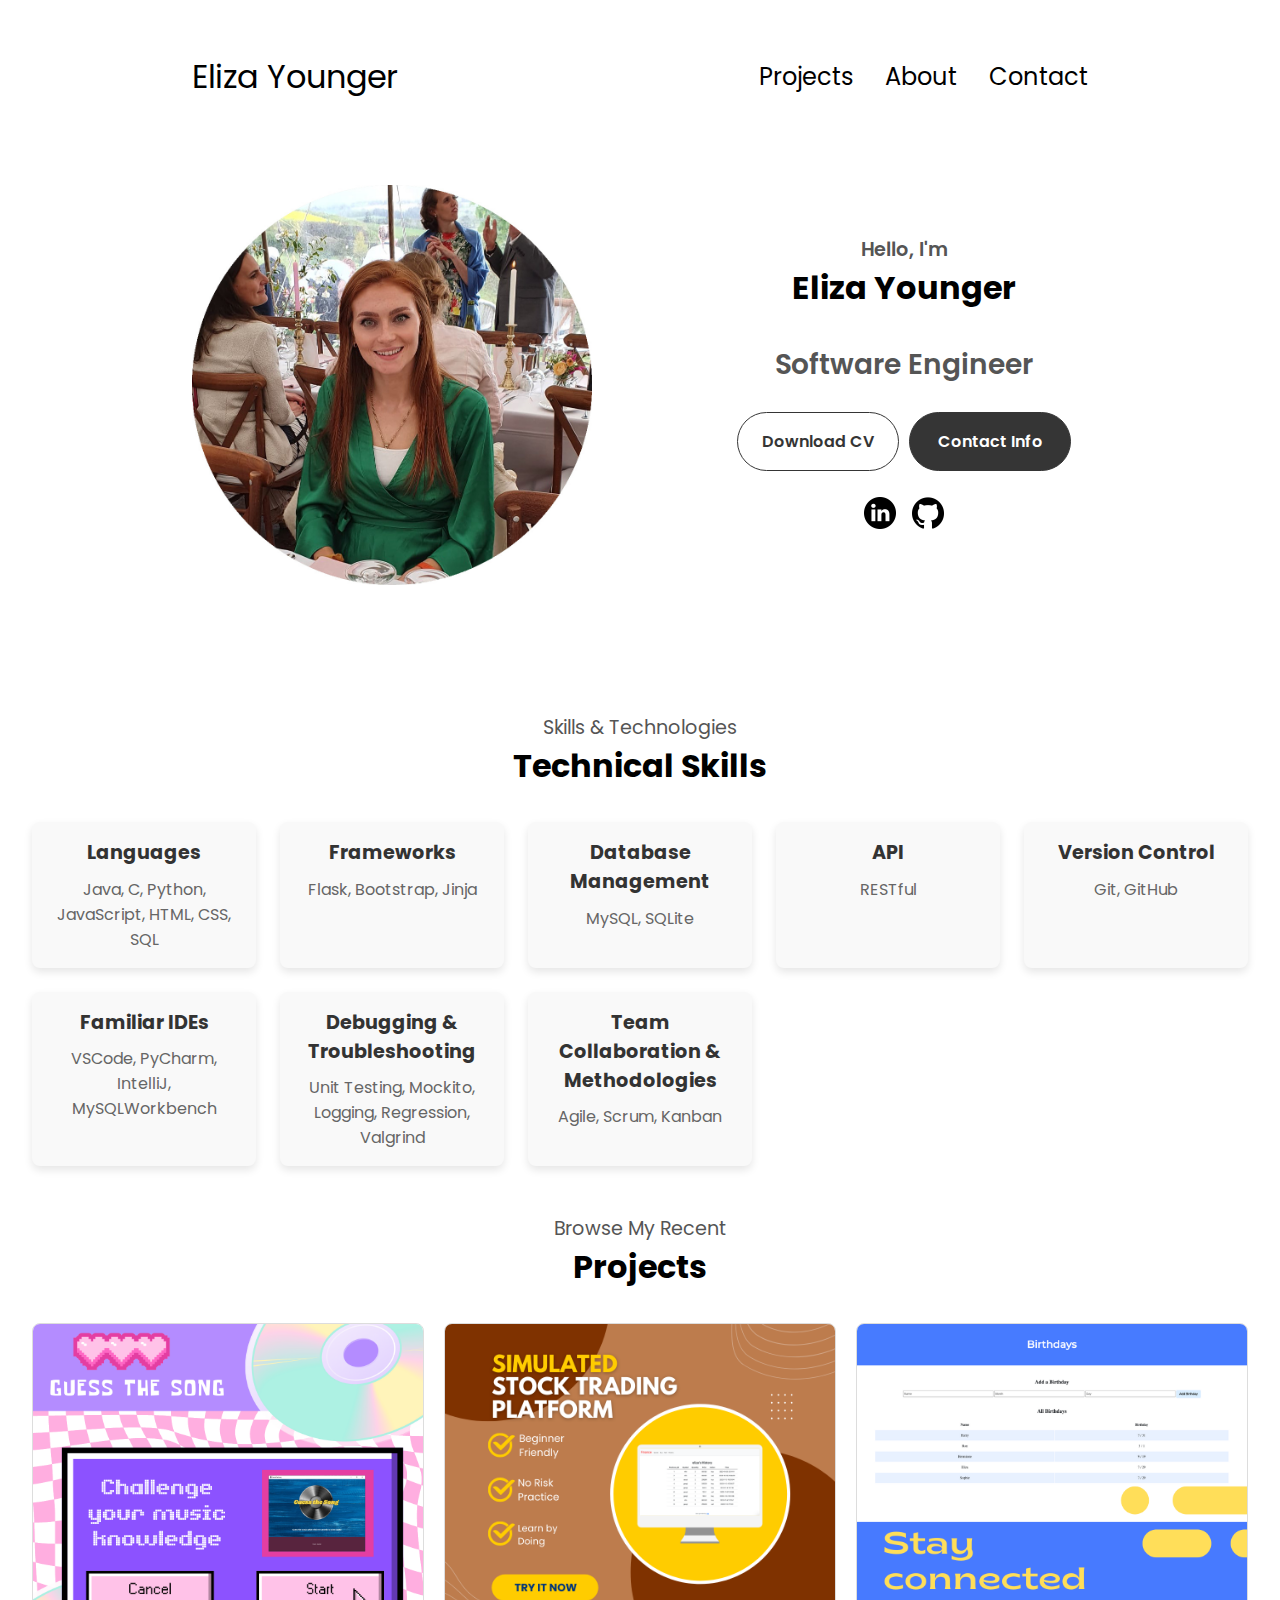
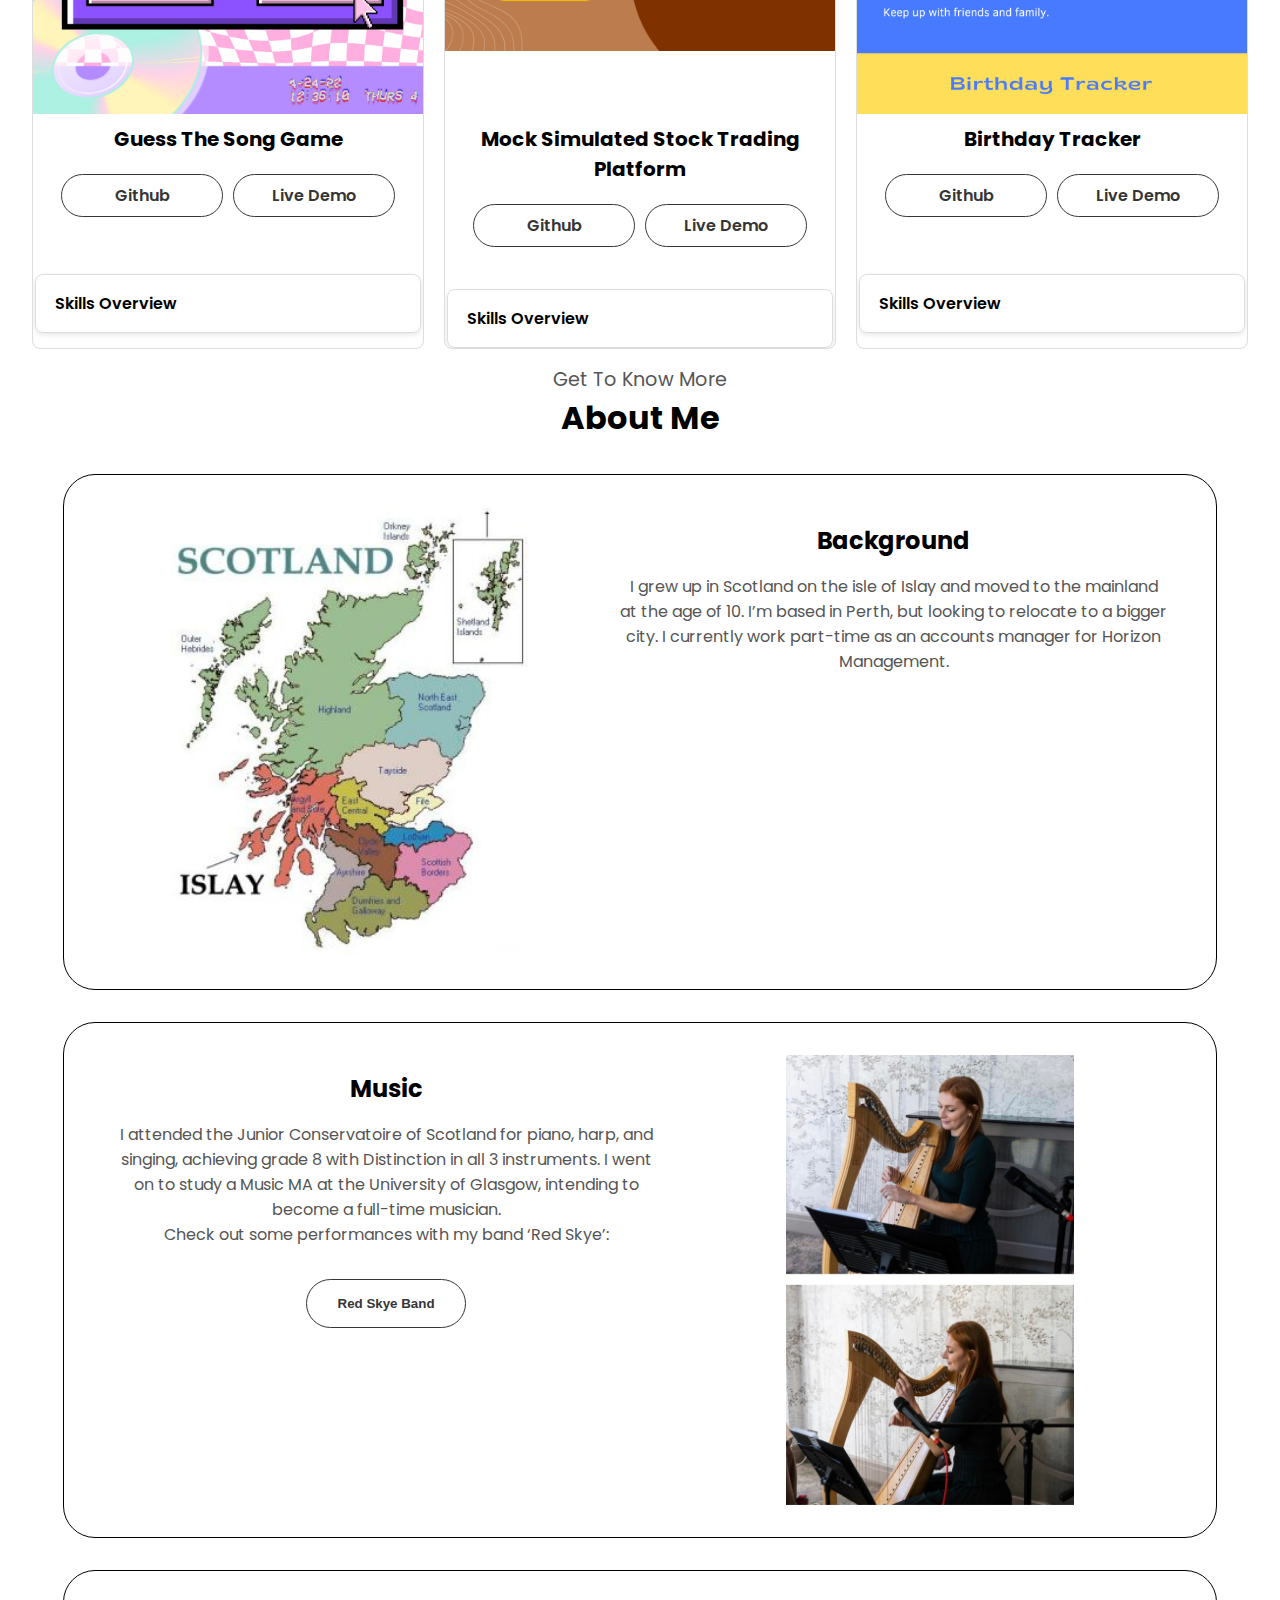
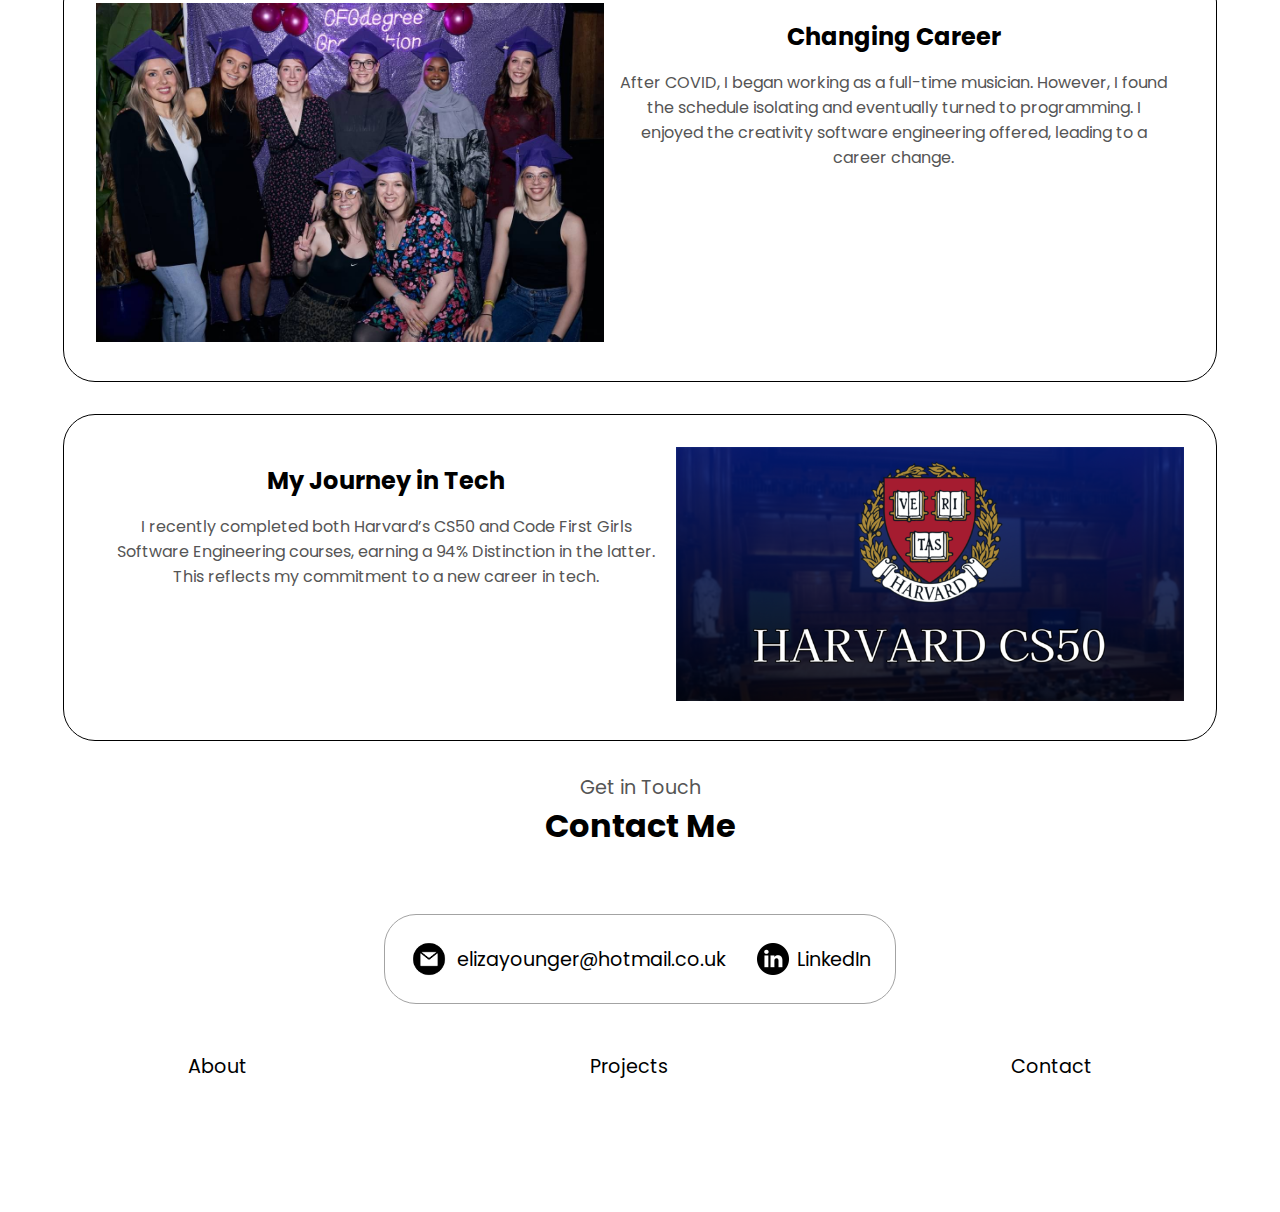
==== index.html @ 0e8b181f "skills section added and hover states applied to footer links" ====
<!DOCTYPE html>
<html lang="en">
  <head>
    <meta charset="UTF-8" />
    <meta http-equiv="X-UA-Compatible" content="IE=edge" />
    <meta name="viewport" content="width=device-width, initial-scale=1.0" />
    <title>Eliza Younger Website</title>
    <link rel="stylesheet" href="style.css" />
    <link rel="stylesheet" href="mediaqueries.css" />
    <script src="script.js" defer></script>
  </head>
  <body>
    <nav id="hamburger-nav" onclick="toggleMenu()"> <!-- nav block -->
      <section id="hamburger-nav-container"> <!-- nav square -->
        <div class="icon-container"><i class="close-icon" onclick="toggleMenu()"></i></div>
        <div class="hamburger-menu"> <!-- elements -->
          <ul class="menu-links">
            <li><a href="#projects" onclick="toggleMenu()">Projects</a></li>
            <li><a href="#about" onclick="toggleMenu()">About</a></li>
            <li><a href="#contact" onclick="toggleMenu()">Contact</a></li>
          </ul>
        </div>
      </section>
    </nav>
    <nav id="desktop-nav">
      <div class="logo">Eliza Younger</div>
      <div class="nav-links-container">
        <ul class="nav-links">
          <li><a href="#projects">Projects</a></li>
          <li><a href="#about">About</a></li>
          <li><a href="#contact">Contact</a></li>
        </ul>
      </div>
      <i class="menu-icon" onclick="toggleMenu()"></i>
    </nav>
    <section id="profile" aria-labelledby="profile-title">
      <div class="profile__pic-container">
        <img src="./assets/images/profile-pic.JPEG" alt="Eliza Younger profile picture" id="profile-pic" />
      </div>

      <div class="section__text">
        <p class="section__text__p1">Hello, I'm</p>
        <h1 class="title" id="profile-title">Eliza Younger</h1>
        <p class="section__text__p2">Software Engineer</p>
        <div class="btn-container">
          <a class="btn btn-color-2" href="./assets/Eliza Younger CV.pdf" download>
            Download CV
          </a>
          <a class="btn btn-color-1" href="./#contact">
            Contact Info
          </a>
        </div>
        <div id="socials-container" role="navigation" aria-label="Social Media Links">
          <a href="https://www.linkedin.com/in/eliza-y-73928283/" target="_blank" rel="noopener noreferrer">
            <img src="./assets/icons/linkedin.png" alt="My LinkedIn profile" class="icon" />
          </a>
          <a href="https://github.com/elizayounger" target="_blank" rel="noopener noreferrer">
            <img src="./assets/icons/github.png" alt="My GitHub profile" class="icon" />
          </a>
        </div>
      </div>
      
    </section>
    <section id="skills">
      <p class="section__text__p1">Skills & Technologies</p>
      <h1 class="title">Technical Skills</h1>
    
      <div class="skills-grid">
        <div class="skills-category">
          <h2>Languages</h2>
          <p>Java, C, Python, JavaScript, HTML, CSS, SQL</p>
        </div>
        <div class="skills-category">
          <h2>Frameworks</h2>
          <p>Flask, Bootstrap, Jinja</p>
        </div>
        <div class="skills-category">
          <h2>Database Management</h2>
          <p>MySQL, SQLite</p>
        </div>
        <div class="skills-category">
          <h2>API</h2>
          <p>RESTful</p>
        </div>
        <div class="skills-category">
          <h2>Version Control</h2>
          <p>Git, GitHub</p>
        </div>
        <div class="skills-category">
          <h2>Familiar IDEs</h2>
          <p>VSCode, PyCharm, IntelliJ, MySQLWorkbench</p>
        </div>
        <div class="skills-category">
          <h2>Debugging & Troubleshooting</h2>
          <p>Unit Testing, Mockito, Logging, Regression, Valgrind</p>
        </div>
        <div class="skills-category">
          <h2>Team Collaboration & Methodologies</h2>
          <p>Agile, Scrum, Kanban</p>
        </div>
      </div>
    </section>
    
    <section id="projects"> 
      <header> <!-- HEADER -->
        <p class="section__text__p1">Browse My Recent</p>
        <h1 class="title">Projects</h1>
      </header>
      
      <div class="projects-container">

        <article class="project"> <!-- PROJECT 1 -->
          <figure class="project-image-container">
            <img src="./assets/images/projects-game.png" alt="Screenshot of Kivy Game App" class="project-img" />
          </figure>
          <h2 class="experience-sub-title project-title">Guess The Song Game</h2>
          <footer class="btn-container">
            <a href="https://github.com/elizayounger/GuessTheSongGame" target="_blank" rel="noopener noreferrer" class="btn btn-color-2 project-btn">Github</a>
            <a href="underConstruction.html" class="btn btn-color-2 project-btn">Live Demo</a>
          </footer>
          <div class="expandable-section">
            <div class="header toggle" onclick="toggleSkillsOverview()">
                <span class="header-text btn">Skills Overview</span>
            </div>
            <div class="grid-container grid" style="display: none">
              <div class="grid-item left">Languages</div>
              <div class="grid-item right">Python</div>
      
              <div class="grid-item left">Frameworks</div>
              <div class="grid-item right">Kivy</div>
      
              <div class="grid-item left">Database Management</div>
              <div class="grid-item right">Flatfile DB</div>
      
              <div class="grid-item left">Debugging & Troubleshooting</div>
              <div class="grid-item right">Unit Testing</div>
      
              <div class="grid-item left">Team Collaboration & Methods</div>
              <div class="grid-item right">Agile, Scrum</div>

              <div class="grid-item left">Version Control</div>
              <div class="grid-item right">Git, GitHub</div>
            </div>
        </div>
        </article>

        <article class="project"> <!-- PROJECT 2 -->
          <figure class="project-image-container">
            <img src="./assets/images/projects-stock.png" alt="Screenshot of Mock Simulated Stock Trading Platform" class="project-img" />
          </figure>
          <h2 class="experience-sub-title project-title">Mock Simulated Stock Trading Platform</h2>
          <footer class="btn-container">
            <a href="https://github.com/elizayounger/MockStocks-Simulated-Stock-Trading-Platform" target="_blank" rel="noopener noreferrer" class="btn btn-color-2 project-btn">Github</a>
            <a href="underConstruction.html" class="btn btn-color-2 project-btn">Live Demo</a>
          </footer>
          <div class="expandable-section">
            <div class="header toggle" onclick="toggleSkillsOverview()">
                <span class="header-text btn">Skills Overview</span>
            </div>
            <div class="grid-container grid" style="display: none">
              <div class="grid-item left">Languages</div>
              <div class="grid-item right">Python, HTML, CSS</div>
      
              <div class="grid-item left">Frameworks</div>
              <div class="grid-item right">Flask</div>
      
              <div class="grid-item left">Database Management</div>
              <div class="grid-item right">SQL</div>

              <div class="grid-item left">Version Control</div>
              <div class="grid-item right">Git, GitHub</div>
            </div>
        </div>
        </article>

        <article class="project"> <!-- PROJECT 3 -->
          <figure class="project-image-container">
            <img src="./assets/images/projects-birthday.png" alt="Screenshot of Birthday Tracker" class="project-img" />
          </figure>
          <h2 class="experience-sub-title project-title">Birthday Tracker</h2>
          <footer class="btn-container">
            <a href="https://github.com/elizayounger/birthday_website" target="_blank" rel="noopener noreferrer" class="btn btn-color-2 project-btn">Github</a>
            <a href="underConstruction.html" class="btn btn-color-2 project-btn">Live Demo</a>
          </footer>
          <div class="expandable-section">
            <div class="header toggle" onclick="toggleSkillsOverview()">
                <span class="header-text btn">Skills Overview</span>
            </div>
            <div class="grid-container grid" style="display: none">
              <div class="grid-item left">Languages</div>
              <div class="grid-item right">Python, HTML, CSS</div>
      
              <div class="grid-item left">Frameworks</div>
              <div class="grid-item right">Flask</div>
      
              <div class="grid-item left">Database Management</div>
              <div class="grid-item right">SQL</div>

              <div class="grid-item left">Version Control</div>
              <div class="grid-item right">Git, GitHub</div>
            </div>
        </div>
        </article>
      </div>
      <img src="./assets/icons/arrow.png" alt="Arrow icon leading to Contact section" class="icon arrow" onclick="location.href='./#contact'" />
    </section>
    <section id="about">
      <header>
          <p class="section__text__p1">Get To Know More</p>
          <h1 class="title">About Me</h1>
      </header>
      
      <!-- Background Section -->
      <article class="about-section my-background even">
          <figure class="section__pic-container">
              <img src="./assets/images/islay.jpeg" alt="Map of Scotland, highlighting Isle of Islay's Location" class="about-pic" />
              <!-- <figcaption>Background Image</figcaption> -->
          </figure>
          <div class="about-details">
              <h2>Background</h2>
              <p>I grew up in Scotland on the isle of Islay and moved to the mainland at the age of 10. I’m based in Perth, but looking to relocate to a bigger city. I currently work part-time as an accounts manager for Horizon Management.</p>
          </div>
      </article>
      
      <!-- Music Section -->
      <article class="about-section music odd">
          <figure class="section__pic-container">
              <img src="./assets/images/about-music-pic.jpg" alt="Eliza Playing Harp" class="about-pic" />
              <!-- <figcaption>Music Image</figcaption> -->
          </figure>
          <div class="about-details">
              <h2>Music</h2>
              <p>I attended the Junior Conservatoire of Scotland for piano, harp, and singing, achieving grade 8 with Distinction in all 3 instruments. I went on to study a Music MA at the University of Glasgow, intending to become a full-time musician.</p>
              <p>Check out some performances with my band ‘Red Skye’:</p>
              <button id="btn-band" class="btn btn-color-2" onclick="window.open('https://www.facebook.com/groups/470470918480715')">Red Skye Band</button>
          </div>
      </article>
      
      <!-- Career Change Section -->
      <article class="about-section career-change even">
          <figure class="section__pic-container">
              <img src="./assets/images/about-change.JPG" alt="Profile picture" class="about-pic" />
              <!-- <figcaption>Career Change Image</figcaption> -->
          </figure>
          <div class="about-details">
              <h2>Changing Career</h2>
              <p>After COVID, I began working as a full-time musician. However, I found the schedule isolating and eventually turned to programming. I enjoyed the creativity software engineering offered, leading to a career change.</p>
          </div>
      </article>
      
      <!-- Journey in Tech Section -->
      <article class="about-section tech-journey odd">
          <figure class="section__pic-container">
              <img src="./assets/images/about-tech-pic.png" alt="Tech journey" class="about-pic" />
              <!-- <figcaption>Tech Journey Image</figcaption> -->
          </figure>
          <div class="about-details">
              <h2>My Journey in Tech</h2>
              <p>I recently completed both Harvard’s CS50 and Code First Girls Software Engineering courses, earning a 94% Distinction in the latter. This reflects my commitment to a new career in tech.</p>
          </div>
      </article>
      
      <!-- Navigation Arrow -->
      <nav>
          <img src="./assets/icons/arrow.png" alt="Arrow icon" class="icon arrow" onclick="location.href='./#experience'" />
      </nav>
    </section>
    <section id="contact">
      <p class="section__text__p1">Get in Touch</p>
      <h1 class="title">Contact Me</h1>
      
      <div class="contact-info-upper-container">
        <div class="contact-info-container">
          <img
            src="./assets/icons/email.png"
            alt="Email icon"
            class="icon contact-icon email-icon"
          />
          <p><a href="mailto:elizayounger@hotmail.co.uk">elizayounger@hotmail.co.uk</a></p>
        </div>
        <div class="contact-info-container">
          <img
            src="./assets/icons/linkedin.png"
            alt="LinkedIn icon"
            class="icon contact-icon"
          />
          <p><a href="https://www.linkedin.com/in/eliza-y-73928283/" target="_blank" rel="noopener noreferrer">LinkedIn</a></p>
        </div>
      </div>
    </section>
    <footer class="page-footer">
      <nav>
        <div class="nav-links-container">
          <ul class="nav-links">
            <li><a href="#about">About</a></li>
            <!-- <li><a href="#experience">Experience</a></li> -->
            <li><a href="#projects">Projects</a></li>
            <li><a href="#contact">Contact</a></li>
          </ul>
        </div>
      </nav>
    </footer>
  </body>
</html>
---- style.css ----
/* GENERAL */

@import url("https://fonts.googleapis.com/css2?family=Poppins:wght@300;400;500;600&display=swap");

* {
  margin: 0;
  padding: 0;
}
body {
  font-family: "Poppins", sans-serif;
}
html {
  scroll-behavior: smooth;
}
p {
  color: rgb(85, 85, 85);
}
header { 
  margin: 1rem 0;
}

/* TRANSITION */

a,
.btn {
  transition: all 300ms ease;
}

/* DESKTOP NAV */
#desktop-nav {
  display: flex; /*flex*/
  justify-content: space-between; /* Better control of spacing */
  align-items: center;
  padding: 0 5vw;
  height: 17vh;
  margin: auto;
}
@media only screen and (min-width: 1024px) {
  #desktop-nav {
    padding: 0 15vw;
  }
}
.logo {
  font-size: 2rem;
}

#desktop-nav .nav-links {
  display: flex;
  gap: 2rem;
  list-style: none;
  font-size: 1.5rem;
  padding: 0;
  margin: 0;
}
.menu-icon {
  display: none;
  width: 3rem; /* Adjust to your preferred size */
  height: 3rem;
  cursor: pointer;
  background: url('./assets/icons/menu.svg') no-repeat center;
  background-size: cover;
}
@media only screen and (max-width: 850px) {
  #desktop-nav .nav-links {
    font-size: 2.8vw;
  }
}
@media only screen and (max-width: 775px) {
  #desktop-nav .nav-links-container {
    display: none;
  }
  .menu-icon {
    display: inline-block;
  }
}

#desktop-nav .nav-links a {
  color: black;
  text-decoration: none;
  transition: color 0.3s, text-decoration 0.3s;
}

#desktop-nav .nav-links a:hover,
#desktop-nav .nav-links a:focus {
  color: grey;
  text-decoration: underline;
  text-underline-offset: 4px;
  text-decoration-color: rgb(181, 181, 181);
  outline: none; /* Prevents default outline */
}

#desktop-nav .logo:hover {
  cursor: default;
}

/* -------------- HAMBURGER MENU -------------- */

@media only screen and (min-width: 775px) {
  #hamburger-nav {
    display: none !important;
  }
}
/* Initial state: hide hamburger nav */
#hamburger-nav {
  display: none;
}
/* Show when 'open' class is added */
#hamburger-nav.open {
  display: block;
  position: absolute;
  z-index: 1;
  height: 100vh;
  width: 100vw;
  /* background-color: rgba(0, 0, 0, 0.5); */
}
#hamburger-nav-container {
  float: right;
  padding: 2rem 1.5rem;
  border-radius: 0.5rem;
  background-color: white;
  border: 1px solid rgb(53,53,53);
}
.icon-container {
  display: block;
  height: 3rem;
}
.close-icon {
  display: block;
  float: right;
  width: 3rem; /* Adjust to your preferred size */
  height: 3rem;
  cursor: pointer;
  background: url('./assets/icons/close.svg') no-repeat center;
  background-size: cover;
}
.menu-links {
  position: block;
  top: 100%;
  right: 0;
  width: fit-content;
  overflow: hidden;
  transition: all 0.3 ease-in-out;
}
.menu-links a { /* link-button styling */
  display: block; 
  font-size: 1.5rem;
  width: 13rem;
  color: black;
  text-decoration: none;
  line-height: 3rem;
  transition: all 0.3 ease-in-out;
}
@media only screen and (max-width: 425px) {
  #hamburger-nav-container {
    margin: auto;
  }
  .menu-links a {
    width: 89vw;
  }
}
.menu-links li {
  list-style: none;
}

/* -------------- SECTIONS -------------- */

section {
  box-sizing: border-box;
  min-height: fit-content;
}

.section-container {
  display: flex;
  padding-top: 1.5rem;
  padding-bottom: 1.5rem;
}

/* PROFILE SECTION */

#profile {
  display: flex;
  flex-wrap: wrap;
  justify-content: center;
  padding-bottom: 4rem;
  padding: 0 10vw 4rem;
}
.profile__pic-container {
  display: flex;
  flex: 1 1 calc(50% - 20px);
  margin: 2rem auto;
  padding: 0 1rem;
  justify-content: center;
  align-items: top;
}
#about-music-pic, #profile-pic {
  height: 25rem;
  width: auto;
}
@media only screen and (max-width: 480px) {
  #profile-pic {
    height: 20rem;
  }
}
.section__text {
  flex: 1 1 calc(50% - 20px);
  align-self: center;
  text-align: center;
}
.section__text p {
  font-weight: 600;
}
.section__text__p1 {
  text-align: center;
}
.section__text__p2 {
  font-size: 1.75rem;
  margin-bottom: 1rem;
}
.title {
  font-size: 3rem;
  text-align: center;
}
#socials-container {
  display: flex;
  justify-content: center;
  margin-top: 1rem;
  gap: 1rem;
}

/* ICONS */

.icon {
  cursor: pointer;
  height: 2rem;
}
.arrow {
  position: absolute;
  top: 2rem; /* Adjust the distance from the top as needed */
  right: -5rem; /* Adjust the distance from the right as needed */
  z-index: 1; /* Ensure the arrow is above other content */
}

/* BUTTONS */

.btn-container {
  display: flex;
  justify-content: center;
  gap: 1rem;
}
.btn {
  font-weight: 600;
  transition: all 300ms ease;
  padding: 1rem;
  width: 8rem;
  /* width: 8rem; */
  border-radius: 2rem;
  text-decoration: none;
}
.btn-color-1,
.btn-color-2 {
  border: rgb(53, 53, 53) 0.1rem solid;
}
.btn-color-1:hover,
.btn-color-2:hover {
  cursor: pointer;
}
.btn-color-1,
.btn-color-2:hover {
  background: rgb(53, 53, 53);
  color: white;
}
.btn-color-1:hover {
  background: rgb(0, 0, 0);
}
.btn-color-2 {
  background: none;
  color: rgb(53, 53, 53);
}
.btn-color-2:hover {
  border: rgb(255, 255, 255) 0.1rem solid;
}
.btn-container {
  gap: 1rem;
}
#btn-band {
  width: 10rem;
}

/* ABOUT SECTION */

#about article {
  display: flex;
  /* flex-wrap: wrap; */
  width: 85vw;
  margin: 2rem auto;
  border: 0.5px solid black;
  border-radius: 2rem;
  padding: 2rem;
  max-height: 50vh;
}
article.odd { /*flip alternate articles*/
  flex-direction: row-reverse;
}
article.even div { /*alternate articles*/
  padding-left: 2rem;
}
article.about-section figure { /*picture container*/
  flex: 1 1 calc(23.33% - 20px); /* Start with 3 columns */
  overflow: hidden;
}
.about-pic {
  width: 100%;     /* Fills the container width */
  height: auto;    /* Maintains aspect ratio */
  max-width: 100%; /* Ensures it doesn't exceed container boundaries */
  max-height: 100%;
  object-fit: contain;
}
article.about-section div {
  display: flex;
  flex-direction: column;
  flex: 2;
  text-align: center;
  padding: 1rem;
  align-items: center;
}
article.about-section div h2 {
  padding-bottom: 1rem;
}
article.about-section div button {
  margin: 2rem;
}

/* -----------SKILLS SECTION----------- */

#skills {
  padding: 2em;
  text-align: center;
}

.section__text__p1 {
  font-size: 1.2em;
  color: #555;
}

.title {
  font-size: 2em;
  margin-bottom: 1em;
}

.skills-grid {
  display: grid;
  gap: 1.5em;
  grid-template-columns: repeat(auto-fit, minmax(200px, 1fr));
}

.skills-category {
  background-color: #f9f9f9;
  padding: 1em;
  border-radius: 8px;
  box-shadow: 0 4px 8px rgba(0, 0, 0, 0.1);
}

.skills-category h2 {
  font-size: 1.2em;
  color: #333;
  margin-bottom: 0.5em;
}

.skills-category p {
  font-size: 1em;
  color: #666;
}


/* -----------PROJECTS SECTION----------- */

/* Projects Container as a Responsive Flexbox */
.projects-container {
  display: flex;
  flex-wrap: wrap;
  gap: 20px;
  max-width: 95vw;
  margin: auto;
}
.project {
  display: flex;
  flex: 1 1 calc(33.33% - 20px); /* Start with 3 columns */
  flex-direction: column;
  border: 1px solid #ddd;
  border-radius: 8px;
  overflow: hidden;
  max-width: 45vw;
}
.project-image-container {
  width: 100%;
  aspect-ratio: 1/1;
  overflow: hidden;
}
.project-img {
  width: 100%;
  height: auto;
  object-fit: cover;
}
.project-title {
  padding: 10px;
  font-size: 1.25em;
  text-align: center;
}
.btn-container {
  display: flex;
  justify-content: center;
  text-align: center;
  gap: 10px;
  padding: 10px;
}
.project-btn {
  padding: 8px 16px;
  border-radius: 2rem;
  font-size: 1em;
  max-height: 3rem;
}
footer.btn-container {
  margin-bottom: 2em;
}
/* Skills Overview */
#projects .expandable-section {
  max-width: 99%;
  min-width: 99%;
  margin: auto; 
  background-color: #fff; 
  border-radius: 8px; 
  box-shadow: 0 2px 5px rgba(0, 0, 0, 0.1); 
}
#projects .header:hover {
  background-color:rgba(85, 85, 85, 1);
  color: white;
}
#projects .header {
  display: flex;
  align-items: center;
  cursor: pointer; 
  border: 1px solid #ddd;
  border-radius: 8px;
  text-align: center;
}
#projects .arrow {
  width: 1rem; /* Adjust width to your preference */
  height: 1rem; /* Adjust height to match width */
  background-image: url("assets/icons/chevron-right.svg");
  background-size: contain;
  background-repeat: no-repeat;
  transition: transform 0.3s;
  margin-right: 10px;
}
/* Rotate on expand (if applicable) */
.expanded .arrow {
  transform: rotate(90deg); /* Rotate right */
}
#projects .grid-container {
  display: grid;
  grid-template-columns: 1fr 1fr;
  gap: 15px; 
  padding: 20px; 
}
#projects .grid-item {
  padding: 5px; 
  border-bottom: 1px solid #eee; 
}
#projects .grid-item:last-child {
  border-bottom: none; 
}
.left {
  font-weight: bold;
}

/* -----------CONTACT----------- */

#contact {
  display: flex;
  justify-content: center;
  flex-direction: column;
  margin-top: 2rem;
}
.contact-info-upper-container {
  display: flex;
  justify-content: center;
  border-radius: 2rem;
  border: rgb(53, 53, 53) 0.1rem solid;
  border-color: rgb(163, 163, 163);
  background: (250, 250, 250);
  margin: 2rem auto;
  padding: 0.5rem;
}
.contact-info-container {
  display: flex;
  align-items: center;
  justify-content: center;
  gap: 0.5rem;
  margin: 1rem;
  font-size: larger;
}
@media only screen and (max-width: 600px) {
  .contact-info-container p {
    font-size: 1rem;
    margin: 0;
  }
}
.contact-icon {
  cursor: default;
}
.email-icon {
  height: 2.5rem;
}
#contact a {
  text-decoration: none;
  color: black;
}
#contact a:hover, .page-footer a:hover {
  text-decoration: underline;
  color: grey;
}
@media only screen and (max-width: 600px) {
  .contact-info-upper-container {
    flex-wrap: wrap;
    margin: auto;
  }
}

/* FOOTER SECTION */

.page-footer { /* footer*/
  height: 16vh;
  margin: 1rem 1rem;
}
footer .nav-links-container { /* list container */
}
footer .nav-links { /* unordered list */
  list-style-type: none;
  display: flex;
  justify-content: space-around;
}
@media only screen and (max-width: 425px) {
  footer .nav-links {
    display: block;
  }
  footer .nav-links li {
    text-align: center;
  }
}
footer .nav-links a {
  text-decoration: none;
  font-size: larger;
  color: black;
}
---- mediaqueries.css ----
@media screen and (max-width: 775px) {
  #about article {
    display: block;
    max-height: 100vh;
  }
  #about figure {
    max-width: 50vw;
    max-height: 50vh;
    margin: 0 auto;
  }
  #about div.about-details {
    width: 100%;
  }
}

/* Mobile styles */
@media (max-width: 480px) {
  .project {
    min-width: 100%;
  }
}

 /* FROM PROJECTS STYLING */

/* Media Query for smaller screens */
@media (max-width: 900px) {
  .project {
    flex: 1 1 calc(50% - 20px); /* 2 columns */
  }
}
@media (max-width: 600px) {
  .project {
    flex: 1 1 100%; /* 1 column */
  }
}
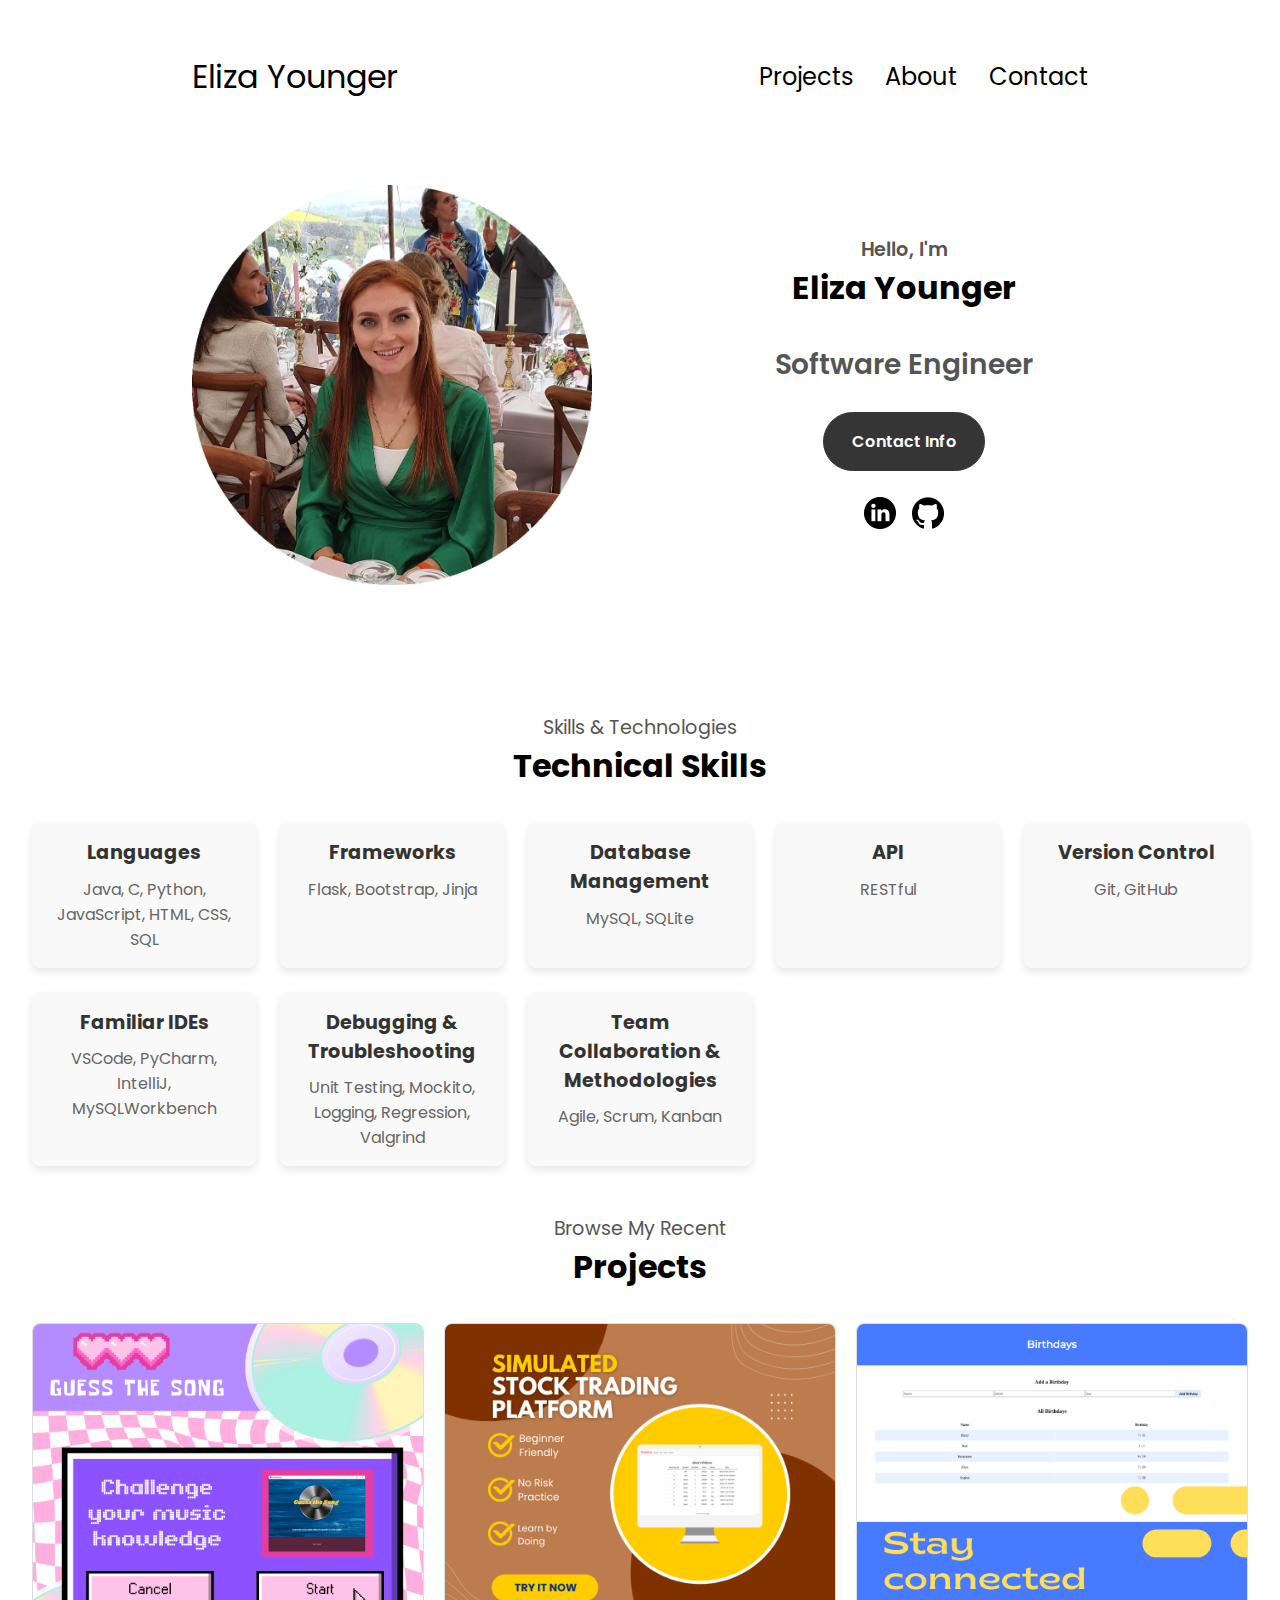
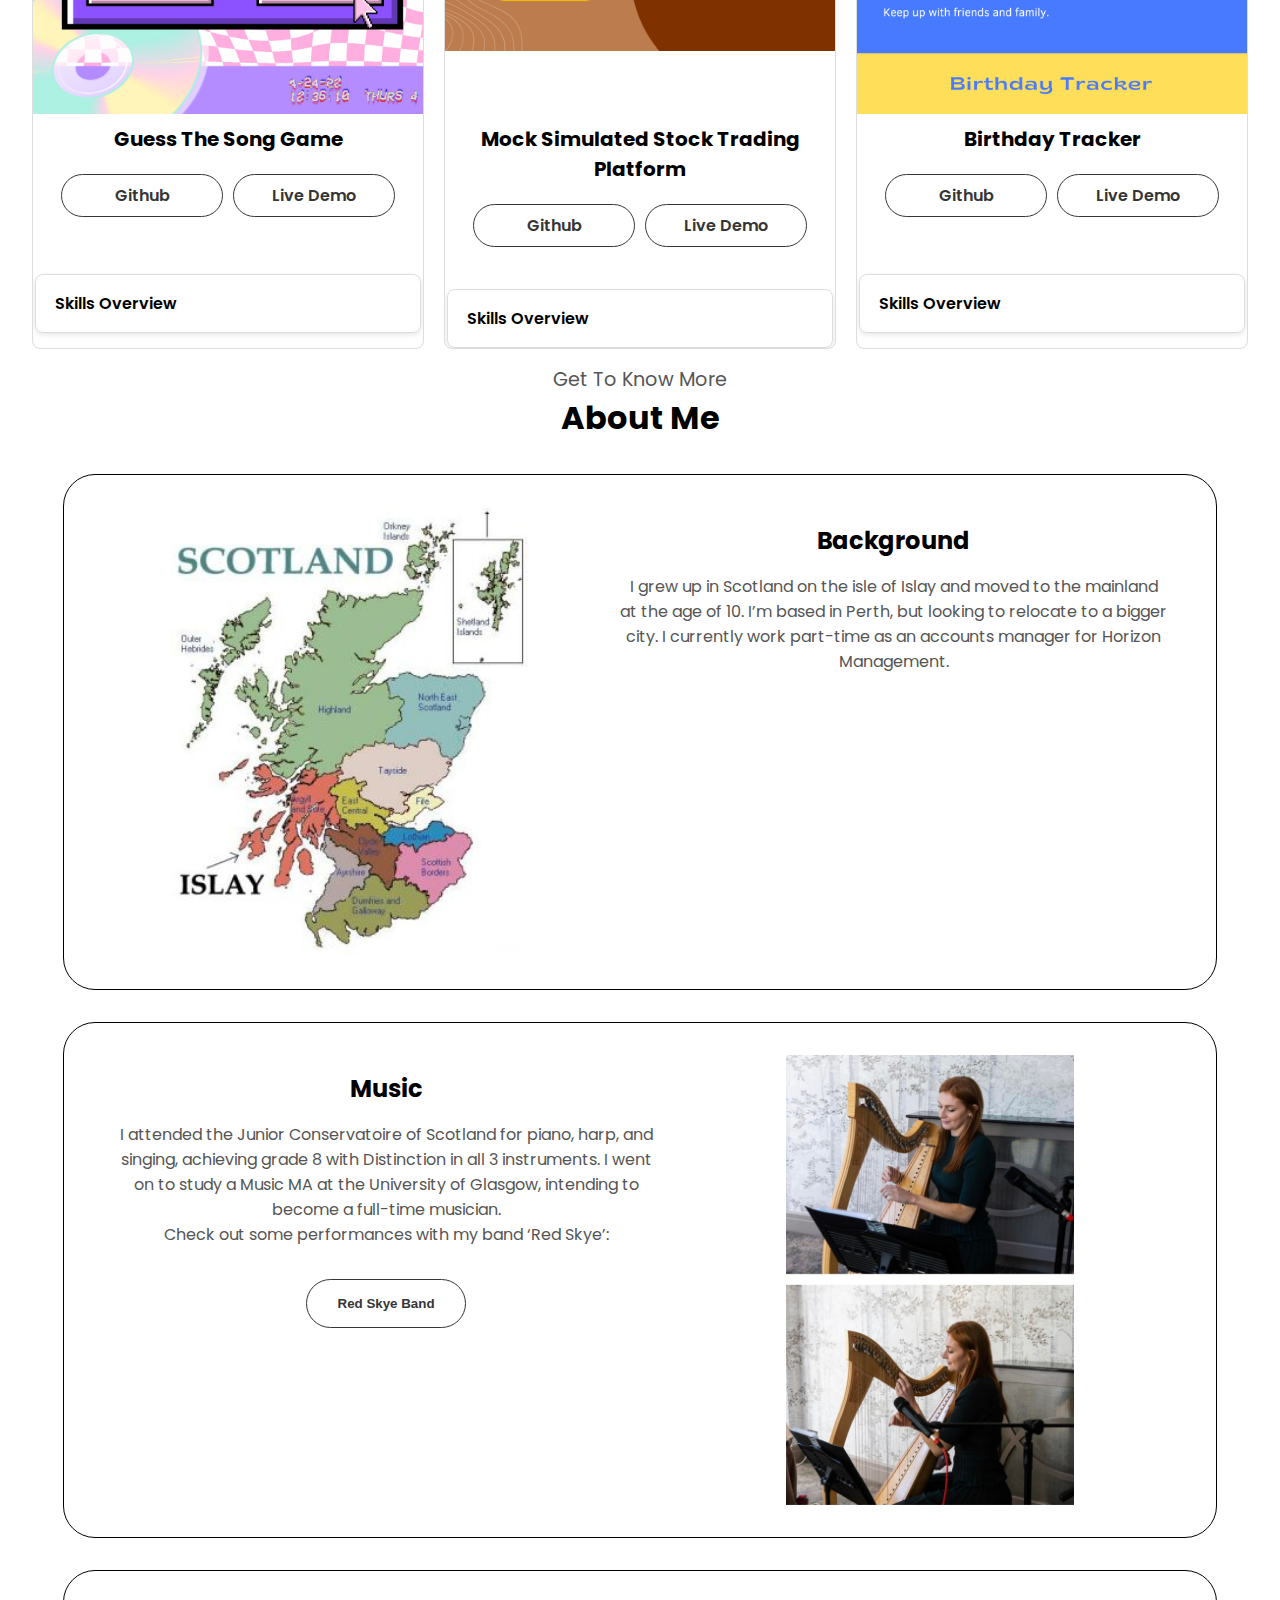
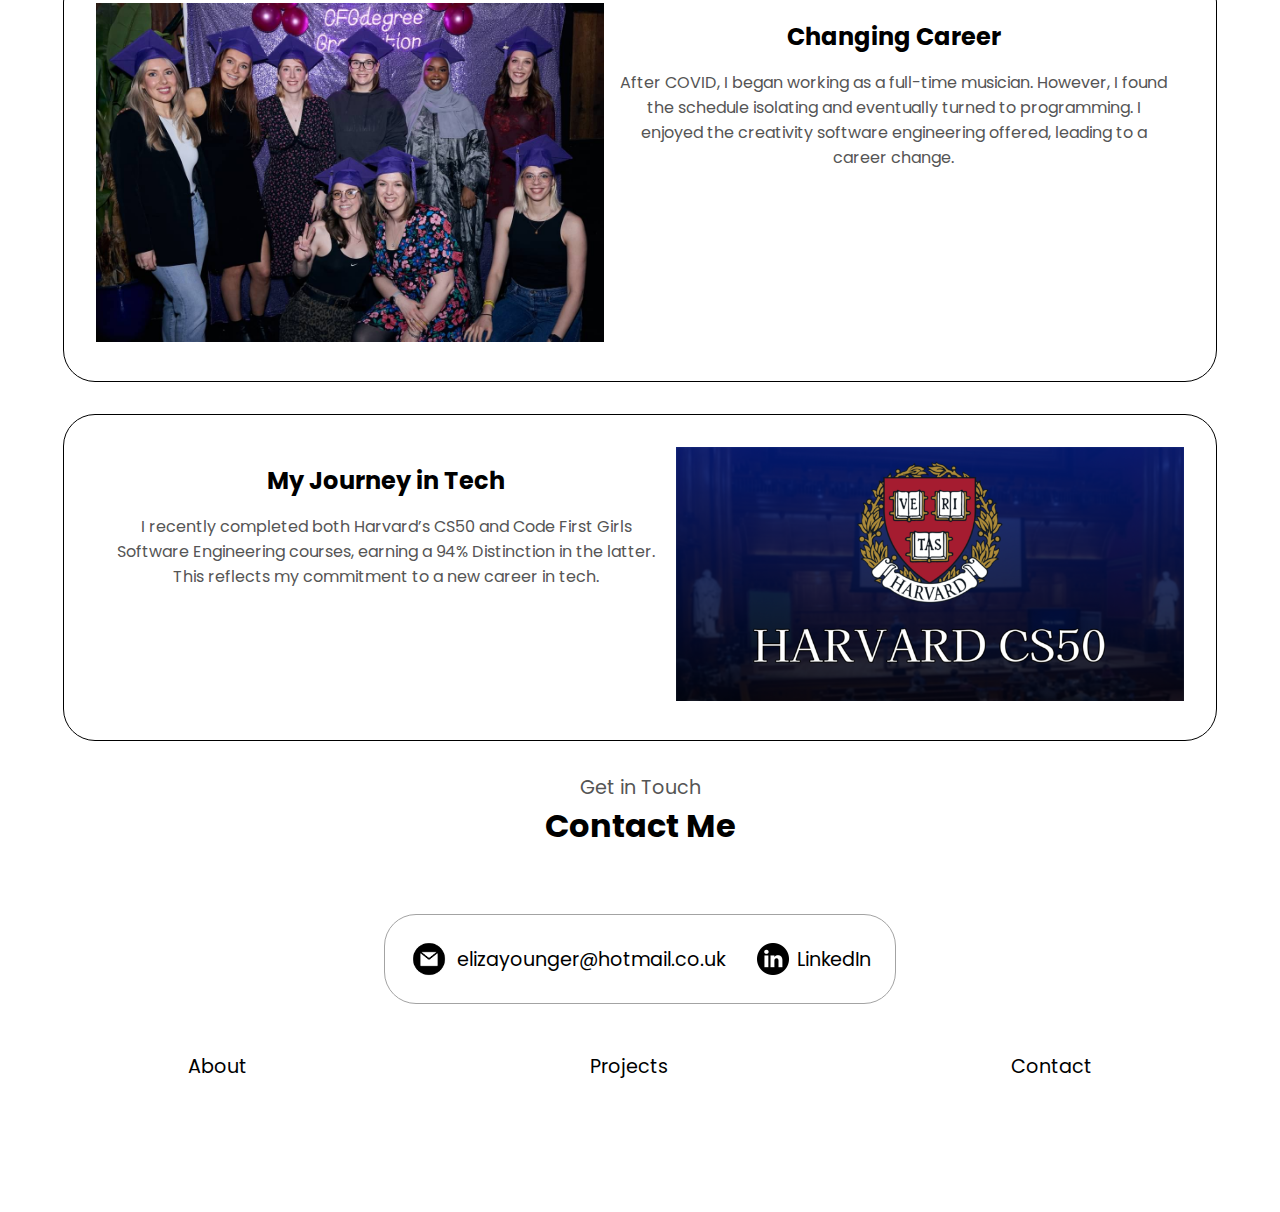
==== commit 34c43eba: "removed cv from website" ====
--- a/index.html
+++ b/index.html
@@ -43,7 +43,7 @@
         <h1 class="title" id="profile-title">Eliza Younger</h1>
         <p class="section__text__p2">Software Engineer</p>
         <div class="btn-container">
-          <a class="btn btn-color-2" href="./assets/Eliza Younger CV.pdf" download>
+          <a class="btn btn-color-2" href="./assets/Eliza Younger CV.pdf" style="display: none" download>
             Download CV
           </a>
           <a class="btn btn-color-1" href="./#contact">
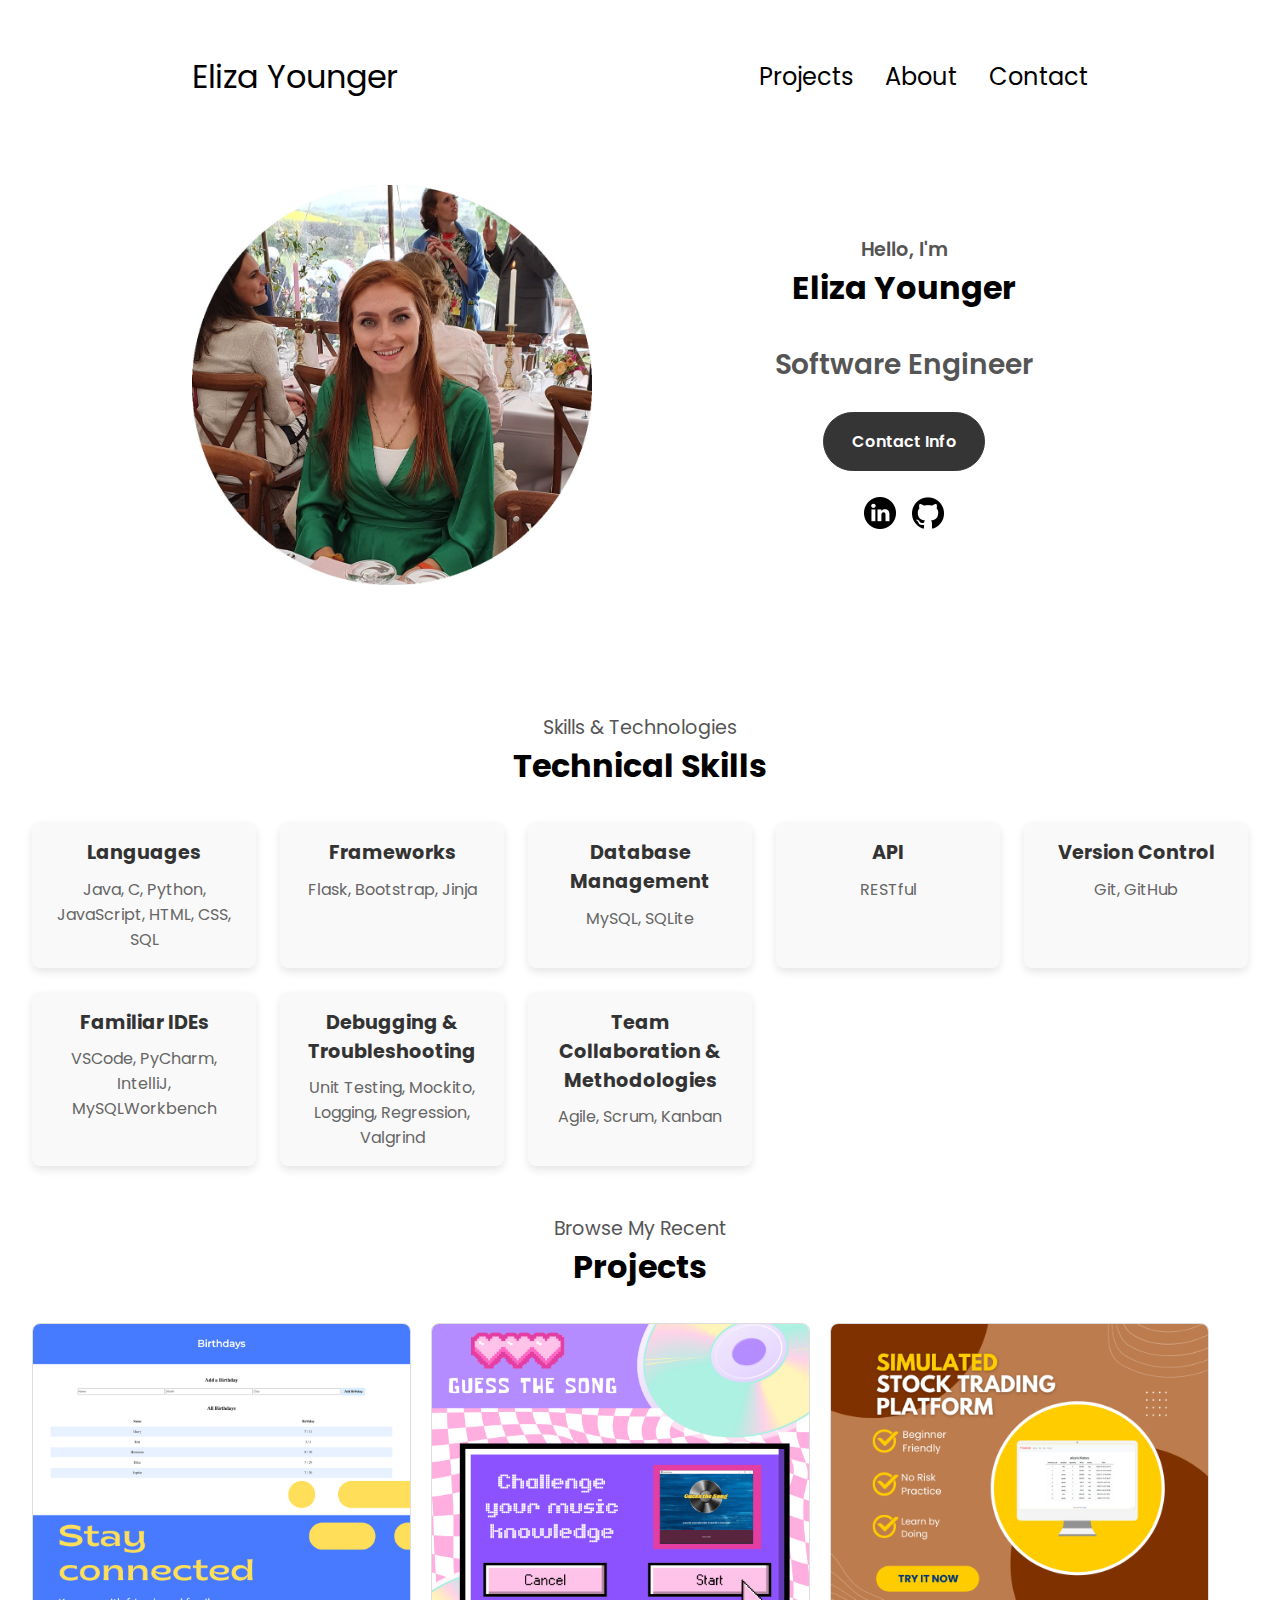
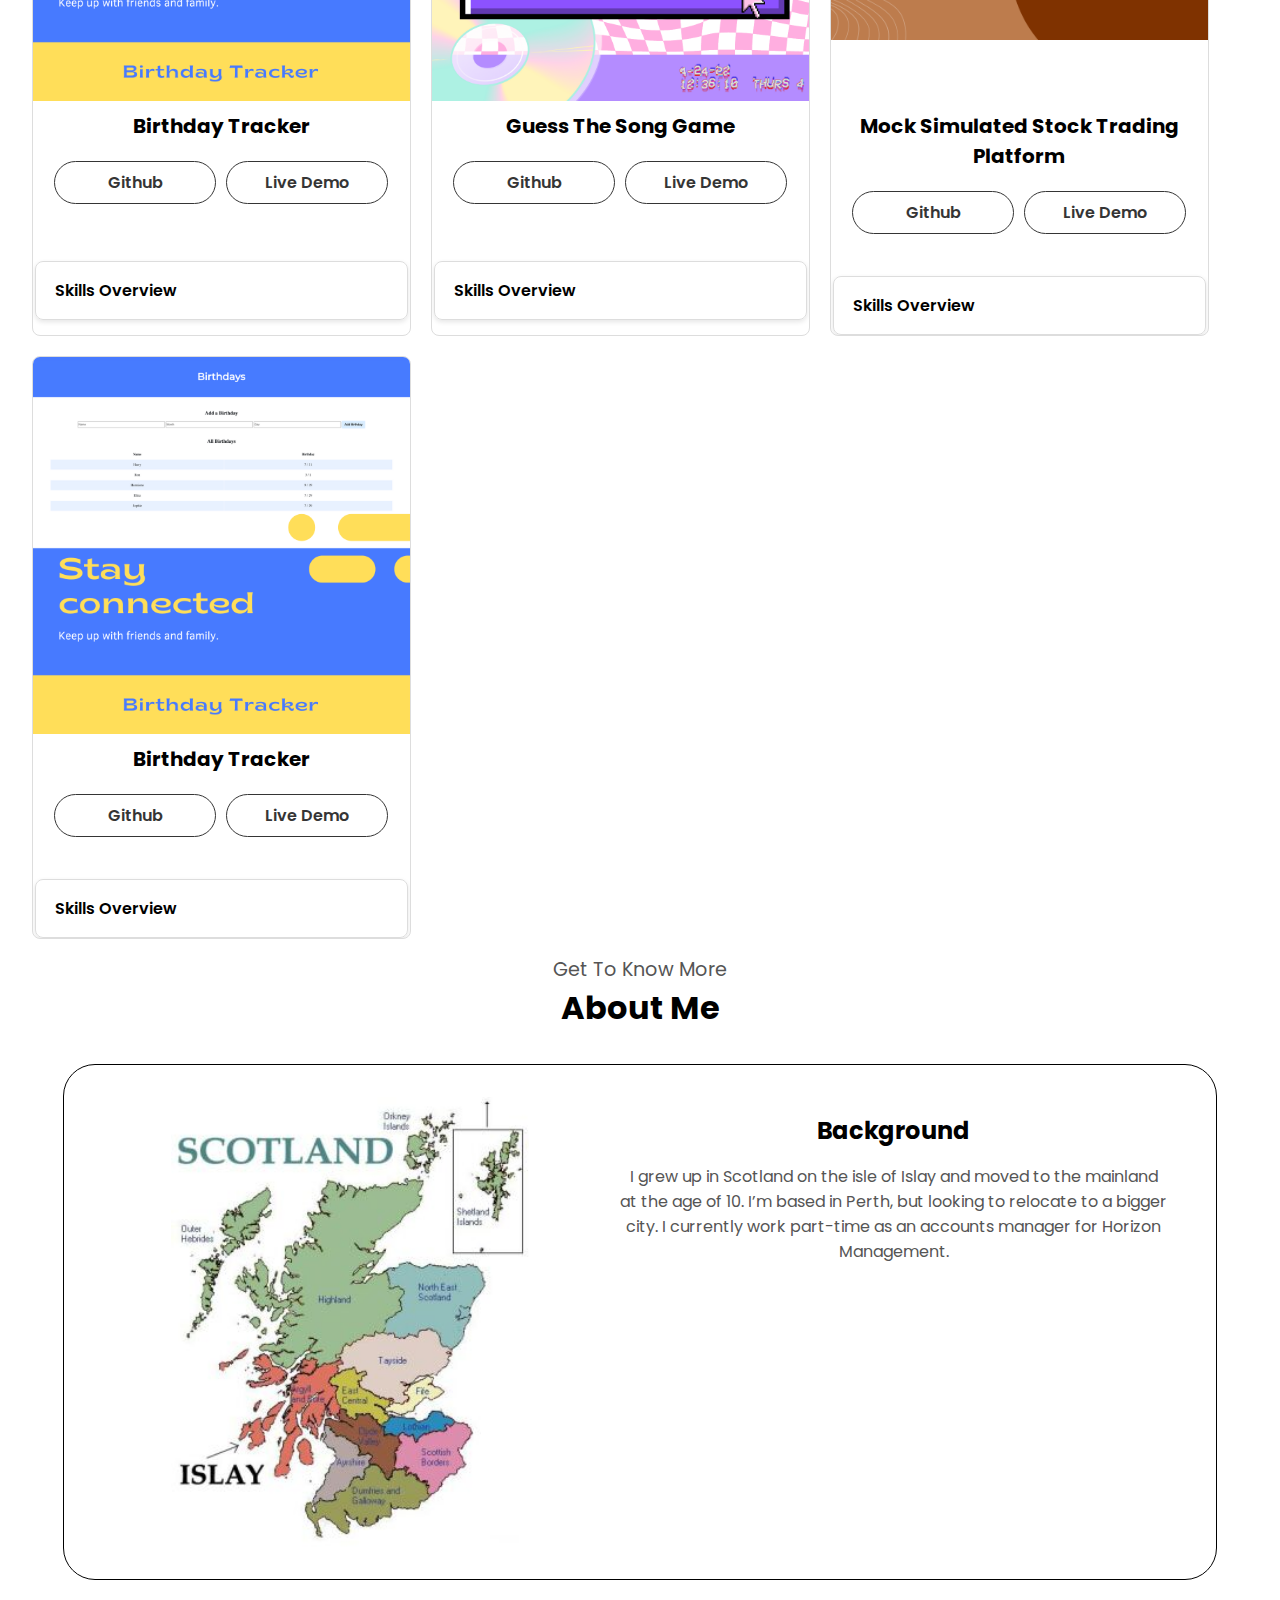
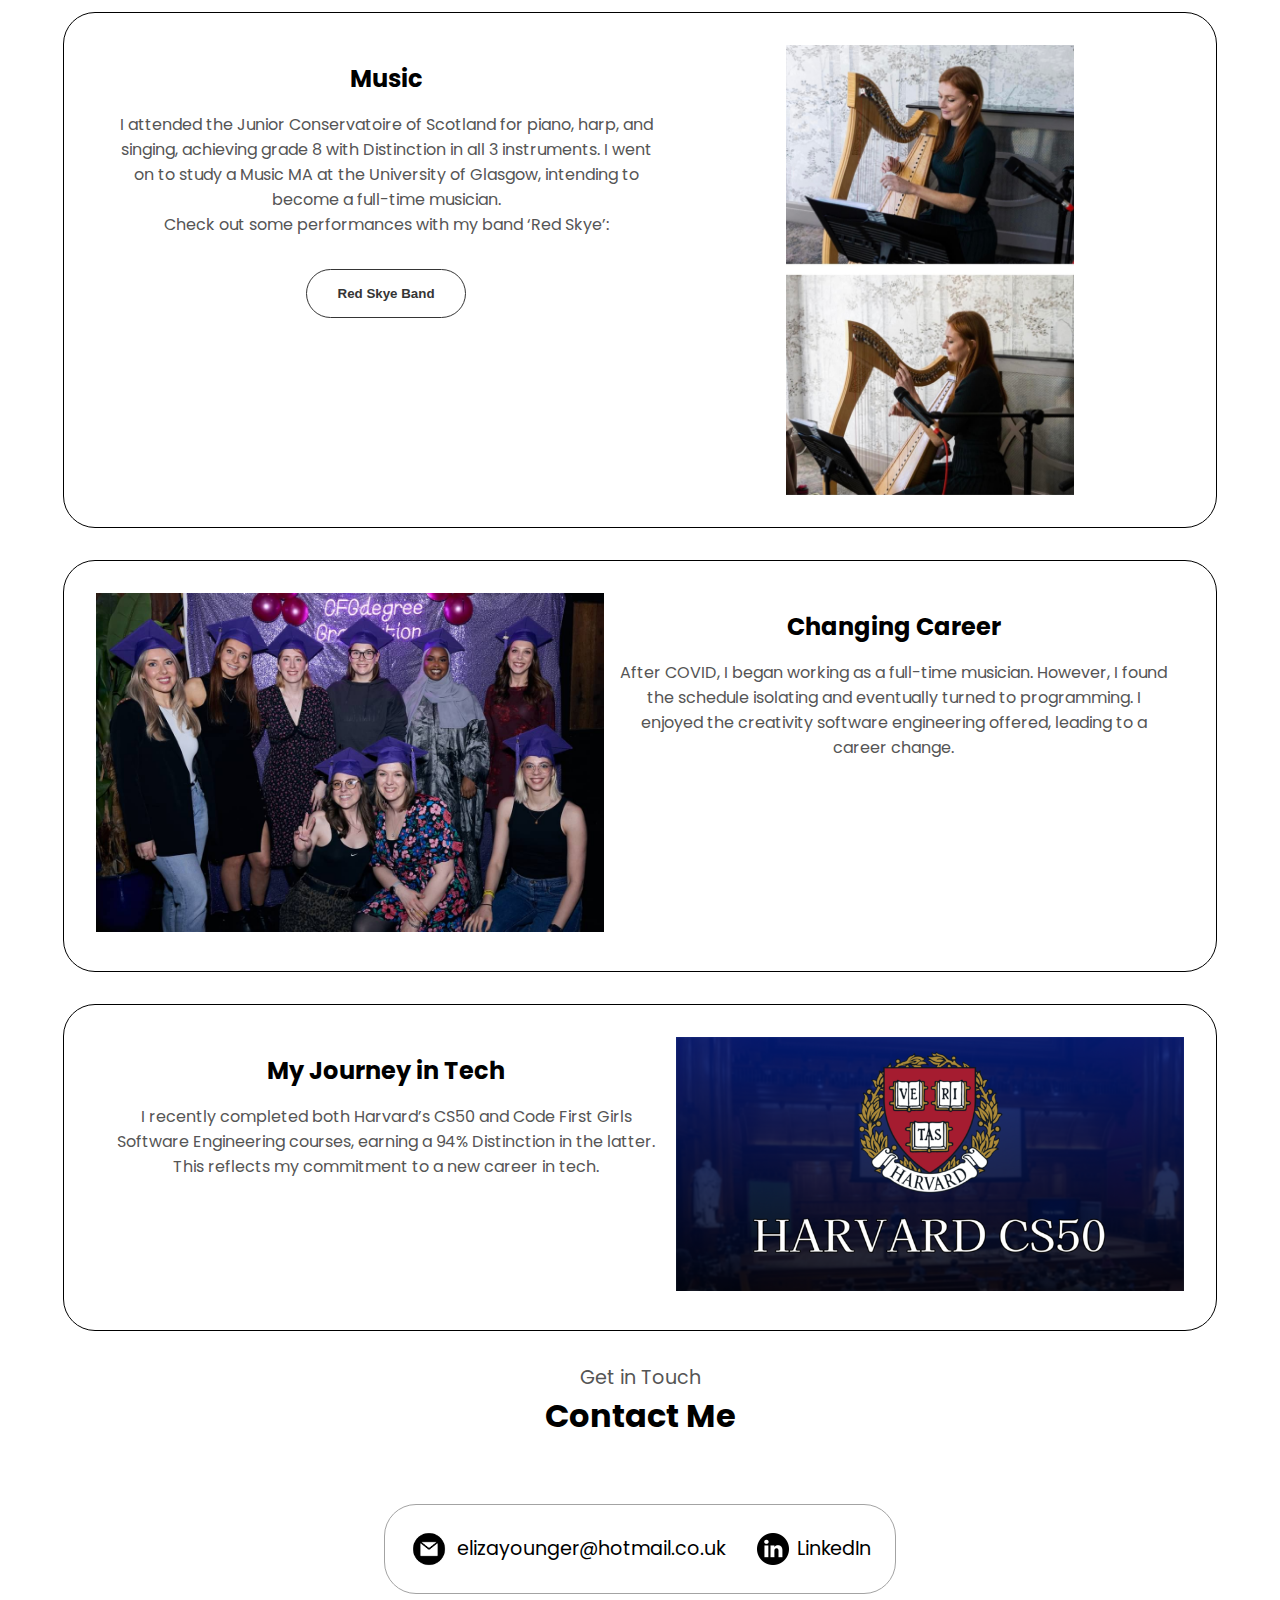
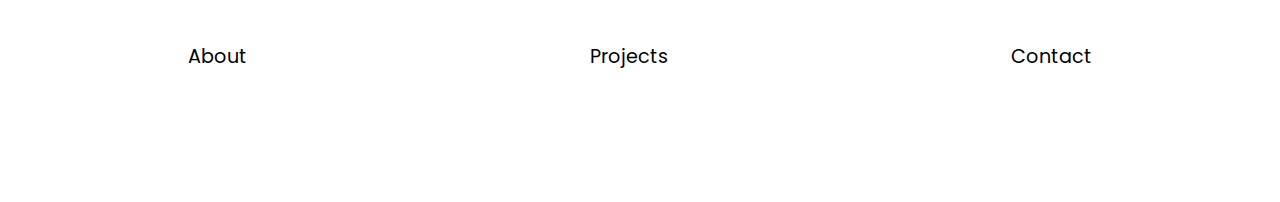
==== commit 8941f5e7: "got rid of arrow navigation button" ====
--- a/index.html
+++ b/index.html
@@ -109,6 +109,35 @@
       
       <div class="projects-container">
 
+        <article class="project"> <!-- PROJECT 3 -->
+          <figure class="project-image-container">
+            <img src="./assets/images/projects-birthday.png" alt="Screenshot of Birthday Tracker" class="project-img" />
+          </figure>
+          <h2 class="experience-sub-title project-title">Birthday Tracker</h2>
+          <footer class="btn-container">
+            <a href="https://github.com/elizayounger/birthday_website" target="_blank" rel="noopener noreferrer" class="btn btn-color-2 project-btn">Github</a>
+            <a href="underConstruction.html" class="btn btn-color-2 project-btn">Live Demo</a>
+          </footer>
+          <div class="expandable-section">
+            <div class="header toggle" onclick="toggleSkillsOverview()">
+                <span class="header-text btn">Skills Overview</span>
+            </div>
+            <div class="grid-container grid" style="display: none">
+              <div class="grid-item left">Languages</div>
+              <div class="grid-item right">Python, HTML, CSS</div>
+      
+              <div class="grid-item left">Frameworks</div>
+              <div class="grid-item right">Flask</div>
+      
+              <div class="grid-item left">Database Management</div>
+              <div class="grid-item right">SQL</div>
+
+              <div class="grid-item left">Version Control</div>
+              <div class="grid-item right">Git, GitHub</div>
+            </div>
+          </div>
+        </article>
+
         <article class="project"> <!-- PROJECT 1 -->
           <figure class="project-image-container">
             <img src="./assets/images/projects-game.png" alt="Screenshot of Kivy Game App" class="project-img" />
@@ -202,7 +231,6 @@
         </div>
         </article>
       </div>
-      <img src="./assets/icons/arrow.png" alt="Arrow icon leading to Contact section" class="icon arrow" onclick="location.href='./#contact'" />
     </section>
     <section id="about">
       <header>
@@ -260,10 +288,7 @@
           </div>
       </article>
       
-      <!-- Navigation Arrow -->
-      <nav>
-          <img src="./assets/icons/arrow.png" alt="Arrow icon" class="icon arrow" onclick="location.href='./#experience'" />
-      </nav>
+
     </section>
     <section id="contact">
       <p class="section__text__p1">Get in Touch</p>
@@ -293,7 +318,6 @@
         <div class="nav-links-container">
           <ul class="nav-links">
             <li><a href="#about">About</a></li>
-            <!-- <li><a href="#experience">Experience</a></li> -->
             <li><a href="#projects">Projects</a></li>
             <li><a href="#contact">Contact</a></li>
           </ul>
--- a/style.css
+++ b/style.css
@@ -389,7 +389,11 @@
   border: 1px solid #ddd;
   border-radius: 8px;
   overflow: hidden;
-  max-width: 45vw;
+}
+@media screen and (min-width: 700px) {
+  .project {
+    max-width: 31%;
+  }
 }
 .project-image-container {
   width: 100%;
@@ -444,15 +448,15 @@
   text-align: center;
 }
 #projects .arrow {
-  width: 1rem; /* Adjust width to your preference */
-  height: 1rem; /* Adjust height to match width */
+  width: 1rem; 
+  height: 1rem; 
   background-image: url("assets/icons/chevron-right.svg");
   background-size: contain;
   background-repeat: no-repeat;
   transition: transform 0.3s;
   margin-right: 10px;
 }
-/* Rotate on expand (if applicable) */
+
 .expanded .arrow {
   transform: rotate(90deg); /* Rotate right */
 }
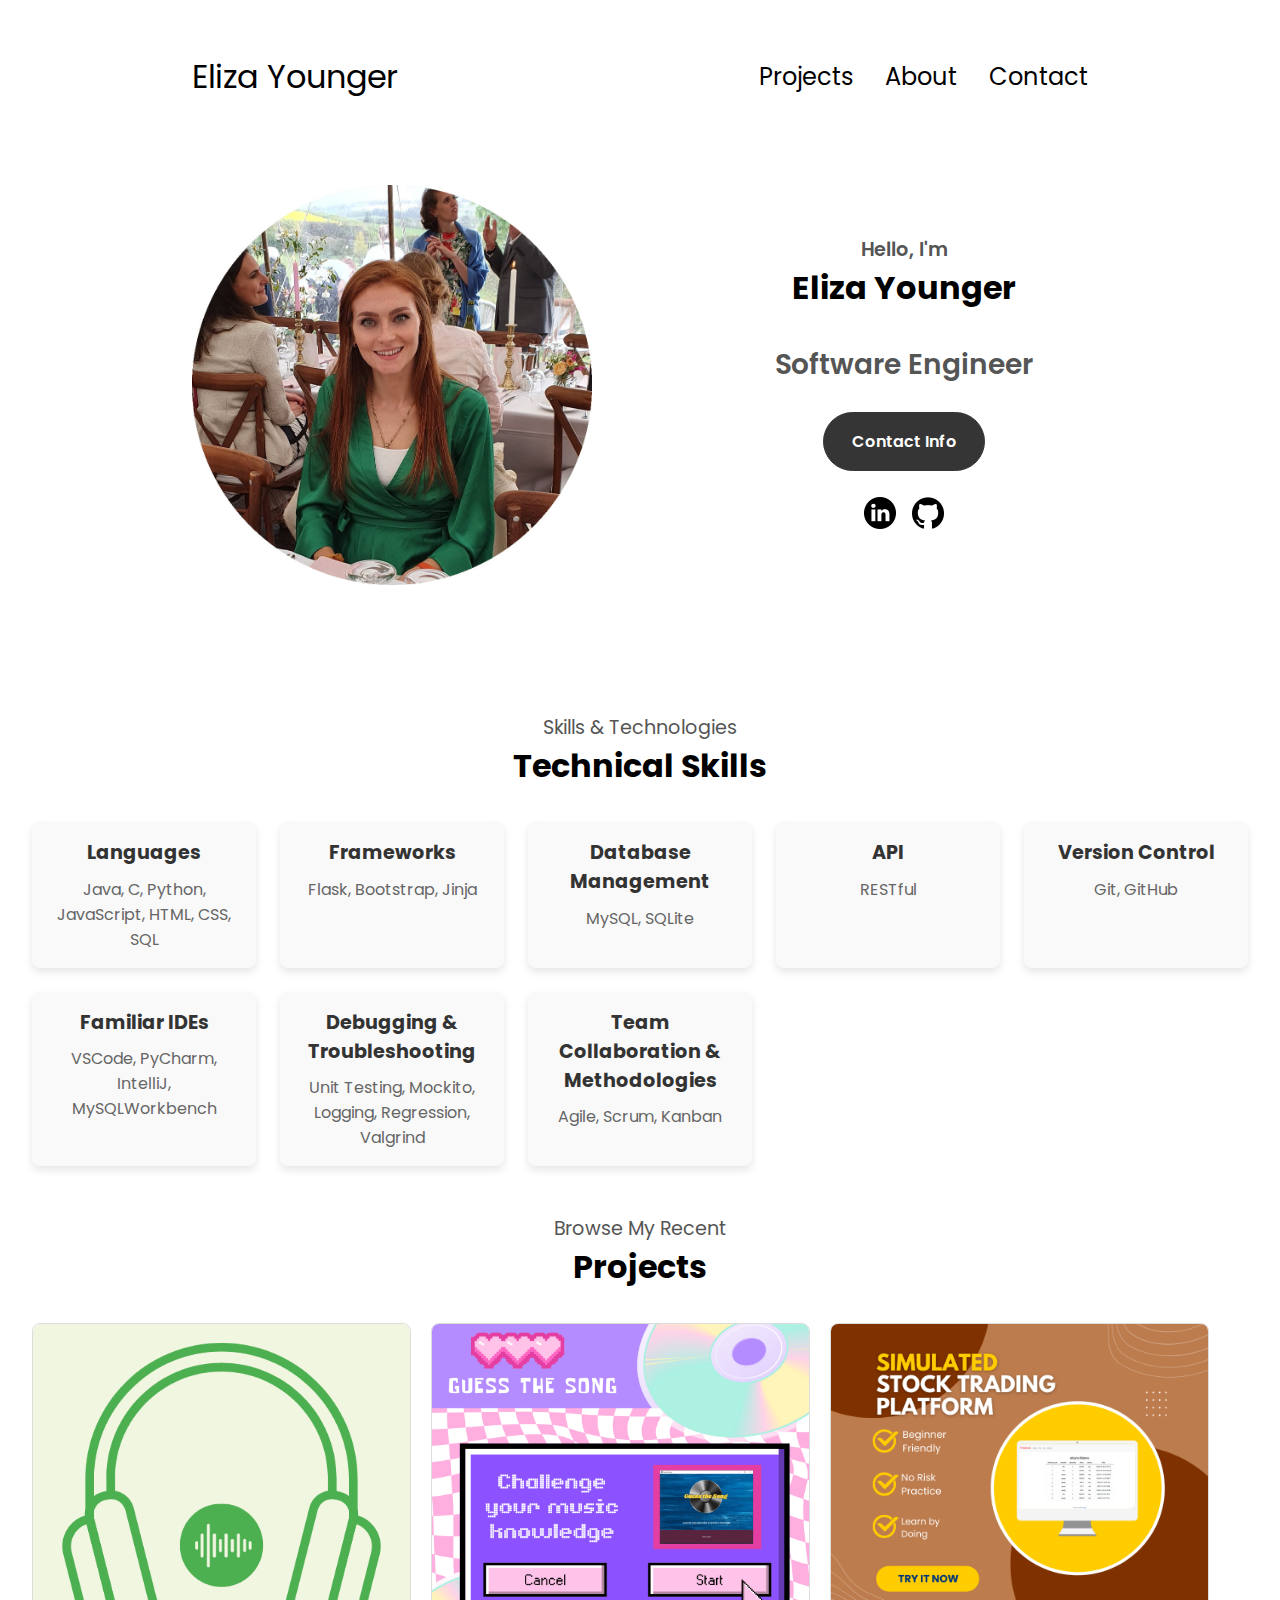
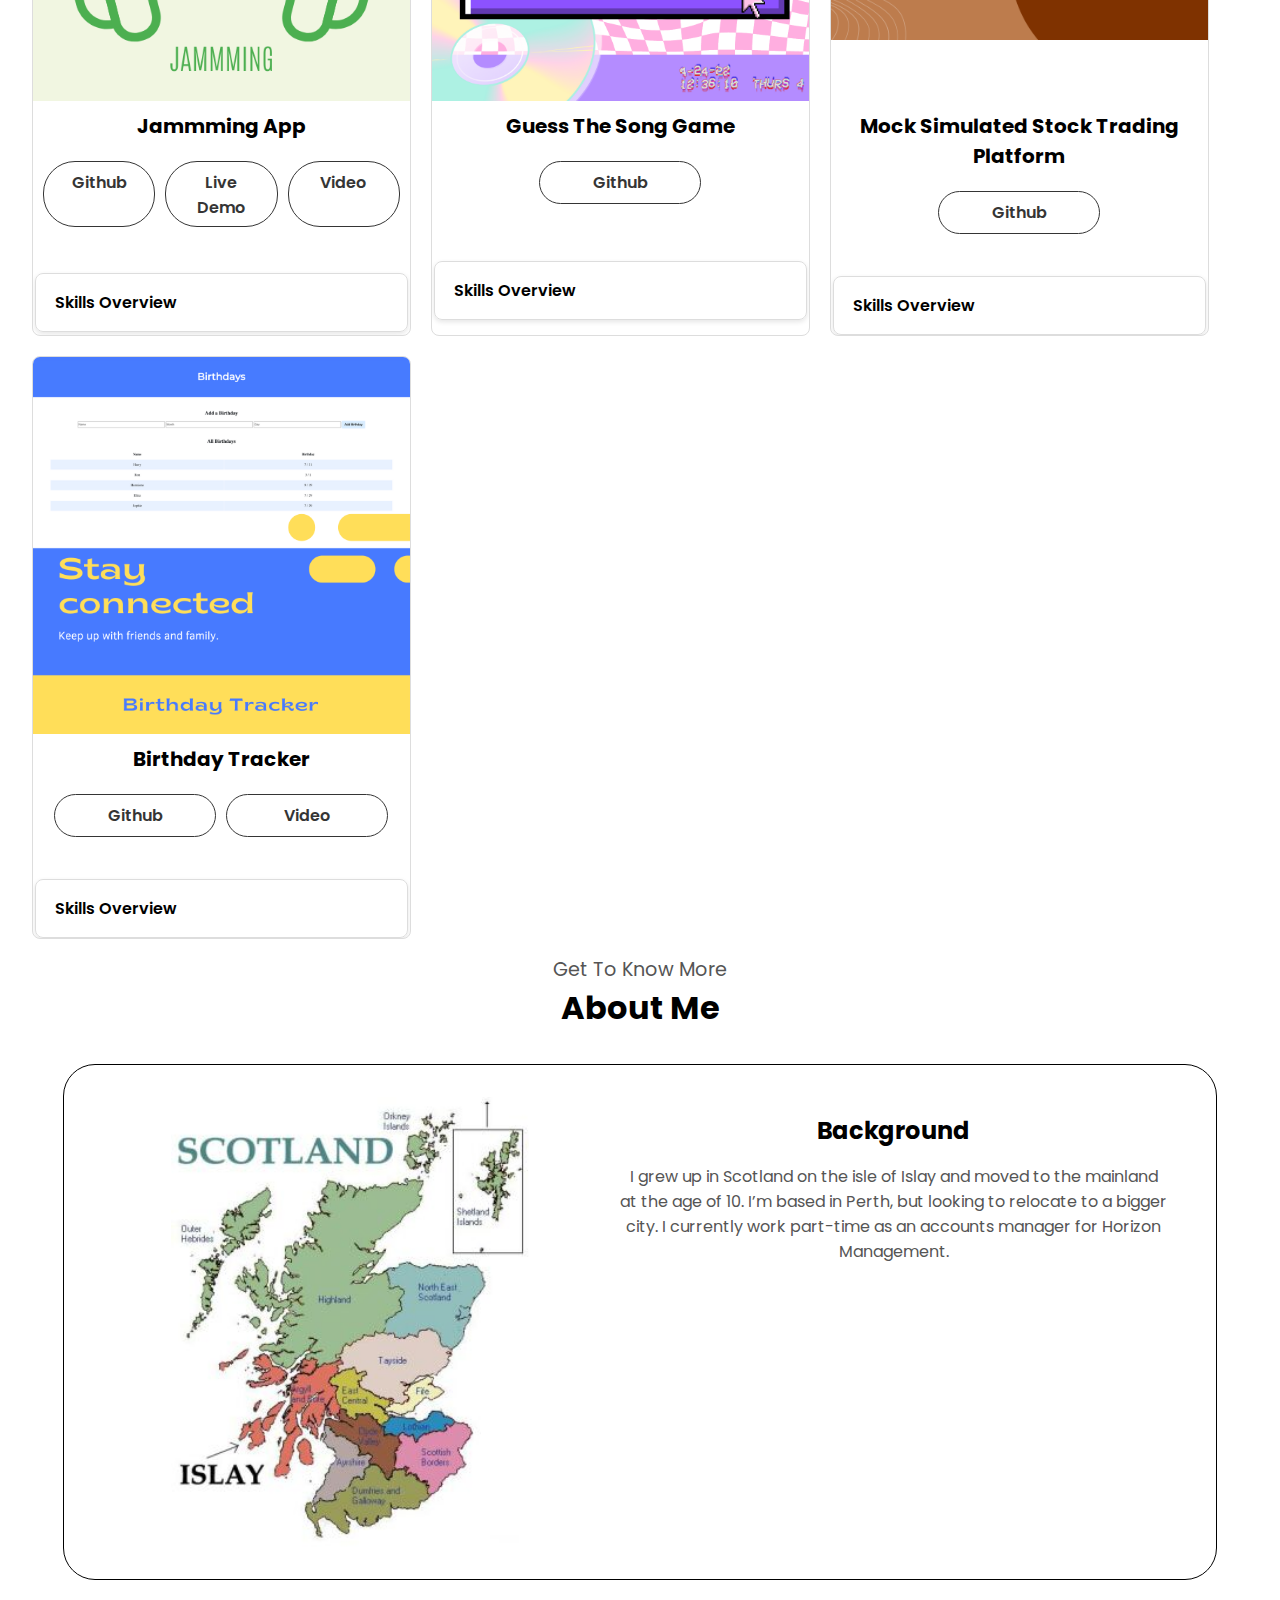
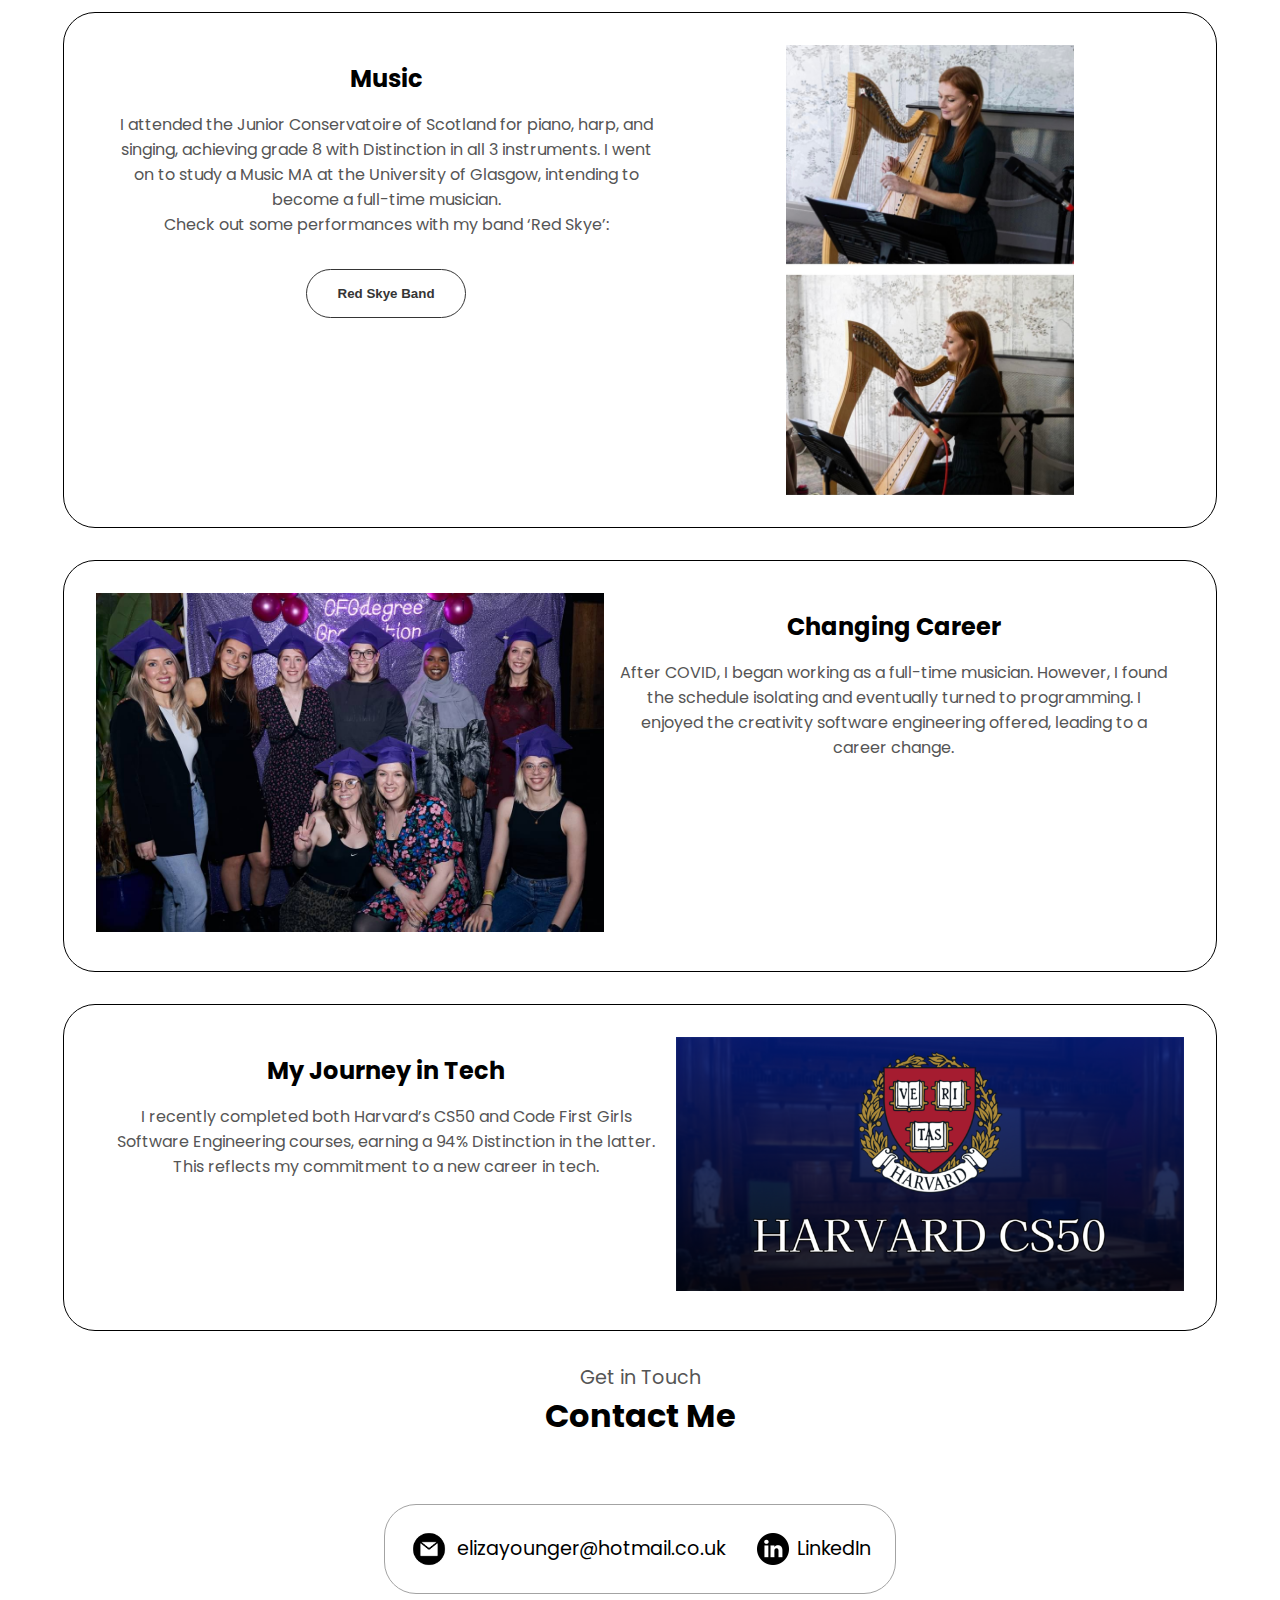
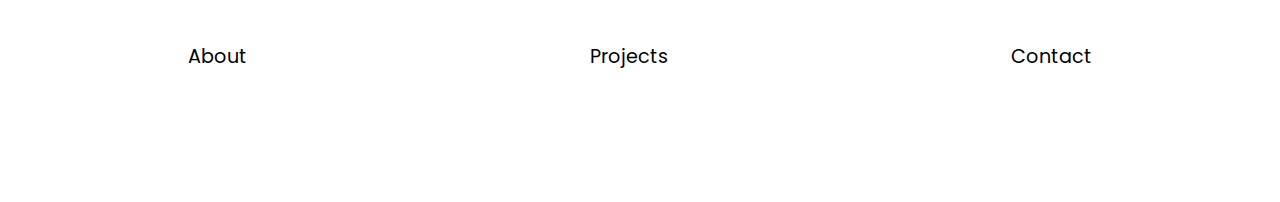
==== commit dcd36565: "added jammming project to portfolio" ====
--- a/index.html
+++ b/index.html
@@ -109,14 +109,15 @@
       
       <div class="projects-container">
 
-        <article class="project"> <!-- PROJECT 3 -->
+        <article class="project"> <!-- PROJECT 1 -->
           <figure class="project-image-container">
-            <img src="./assets/images/projects-birthday.png" alt="Screenshot of Birthday Tracker" class="project-img" />
-          </figure>
-          <h2 class="experience-sub-title project-title">Birthday Tracker</h2>
+            <img src="./assets/images/projects-jammming.png" alt="Screenshot of Birthday Tracker" class="project-img" /> <!-- TODO: CHANGE IMAGES-->
+          </figure>
+          <h2 class="experience-sub-title project-title">Jammming App</h2>
           <footer class="btn-container">
-            <a href="https://github.com/elizayounger/birthday_website" target="_blank" rel="noopener noreferrer" class="btn btn-color-2 project-btn">Github</a>
-            <a href="underConstruction.html" class="btn btn-color-2 project-btn">Live Demo</a>
+            <a href="https://github.com/elizayounger/jammming" target="_blank" rel="noopener noreferrer" class="btn btn-color-2 project-btn">Github</a>
+            <a href="https://spotify-react-jammming.netlify.app/" class="btn btn-color-2 project-btn" target="_blank">Live Demo</a>
+            <a href="https://youtu.be/JVjFcENWJ-0" class="btn btn-color-2 project-btn" target="_blank">Video</a>
           </footer>
           <div class="expandable-section">
             <div class="header toggle" onclick="toggleSkillsOverview()">
@@ -124,13 +125,13 @@
             </div>
             <div class="grid-container grid" style="display: none">
               <div class="grid-item left">Languages</div>
-              <div class="grid-item right">Python, HTML, CSS</div>
+              <div class="grid-item right">JS, JSX, HTML, CSS</div>
       
               <div class="grid-item left">Frameworks</div>
-              <div class="grid-item right">Flask</div>
-      
-              <div class="grid-item left">Database Management</div>
-              <div class="grid-item right">SQL</div>
+              <div class="grid-item right">React</div>
+      
+              <div class="grid-item left">API</div>
+              <div class="grid-item right">Spotify API</div>
 
               <div class="grid-item left">Version Control</div>
               <div class="grid-item right">Git, GitHub</div>
@@ -138,14 +139,14 @@
           </div>
         </article>
 
-        <article class="project"> <!-- PROJECT 1 -->
+        <article class="project"> <!-- PROJECT 2 -->
           <figure class="project-image-container">
             <img src="./assets/images/projects-game.png" alt="Screenshot of Kivy Game App" class="project-img" />
           </figure>
           <h2 class="experience-sub-title project-title">Guess The Song Game</h2>
           <footer class="btn-container">
             <a href="https://github.com/elizayounger/GuessTheSongGame" target="_blank" rel="noopener noreferrer" class="btn btn-color-2 project-btn">Github</a>
-            <a href="underConstruction.html" class="btn btn-color-2 project-btn">Live Demo</a>
+            <!-- <a href="underConstruction.html" class="btn btn-color-2 project-btn">Live Demo</a> -->
           </footer>
           <div class="expandable-section">
             <div class="header toggle" onclick="toggleSkillsOverview()">
@@ -166,21 +167,18 @@
       
               <div class="grid-item left">Team Collaboration & Methods</div>
               <div class="grid-item right">Agile, Scrum</div>
-
-              <div class="grid-item left">Version Control</div>
-              <div class="grid-item right">Git, GitHub</div>
             </div>
         </div>
         </article>
 
-        <article class="project"> <!-- PROJECT 2 -->
+        <article class="project"> <!-- PROJECT 3 -->
           <figure class="project-image-container">
             <img src="./assets/images/projects-stock.png" alt="Screenshot of Mock Simulated Stock Trading Platform" class="project-img" />
           </figure>
           <h2 class="experience-sub-title project-title">Mock Simulated Stock Trading Platform</h2>
           <footer class="btn-container">
             <a href="https://github.com/elizayounger/MockStocks-Simulated-Stock-Trading-Platform" target="_blank" rel="noopener noreferrer" class="btn btn-color-2 project-btn">Github</a>
-            <a href="underConstruction.html" class="btn btn-color-2 project-btn">Live Demo</a>
+            <!-- <a href="underConstruction.html" class="btn btn-color-2 project-btn">Live Demo</a> -->
           </footer>
           <div class="expandable-section">
             <div class="header toggle" onclick="toggleSkillsOverview()">
@@ -202,14 +200,14 @@
         </div>
         </article>
 
-        <article class="project"> <!-- PROJECT 3 -->
+        <article class="project"> <!-- PROJECT 4 -->
           <figure class="project-image-container">
             <img src="./assets/images/projects-birthday.png" alt="Screenshot of Birthday Tracker" class="project-img" />
           </figure>
           <h2 class="experience-sub-title project-title">Birthday Tracker</h2>
           <footer class="btn-container">
             <a href="https://github.com/elizayounger/birthday_website" target="_blank" rel="noopener noreferrer" class="btn btn-color-2 project-btn">Github</a>
-            <a href="underConstruction.html" class="btn btn-color-2 project-btn">Live Demo</a>
+            <a href="https://youtu.be/5Z6bHT7p1Ys" class="btn btn-color-2 project-btn" target="_blank">Video</a>
           </footer>
           <div class="expandable-section">
             <div class="header toggle" onclick="toggleSkillsOverview()">
--- a/style.css
+++ b/style.css
@@ -235,9 +235,9 @@
 }
 .arrow {
   position: absolute;
-  top: 2rem; /* Adjust the distance from the top as needed */
-  right: -5rem; /* Adjust the distance from the right as needed */
-  z-index: 1; /* Ensure the arrow is above other content */
+  top: 2rem; 
+  right: -5rem; 
+  z-index: 1; 
 }
 
 /* BUTTONS */
@@ -424,6 +424,7 @@
   max-height: 3rem;
 }
 footer.btn-container {
+  display: flex;
   margin-bottom: 2em;
 }
 /* Skills Overview */
@@ -434,6 +435,7 @@
   background-color: #fff; 
   border-radius: 8px; 
   box-shadow: 0 2px 5px rgba(0, 0, 0, 0.1); 
+  align-content: top;
 }
 #projects .header:hover {
   background-color:rgba(85, 85, 85, 1);
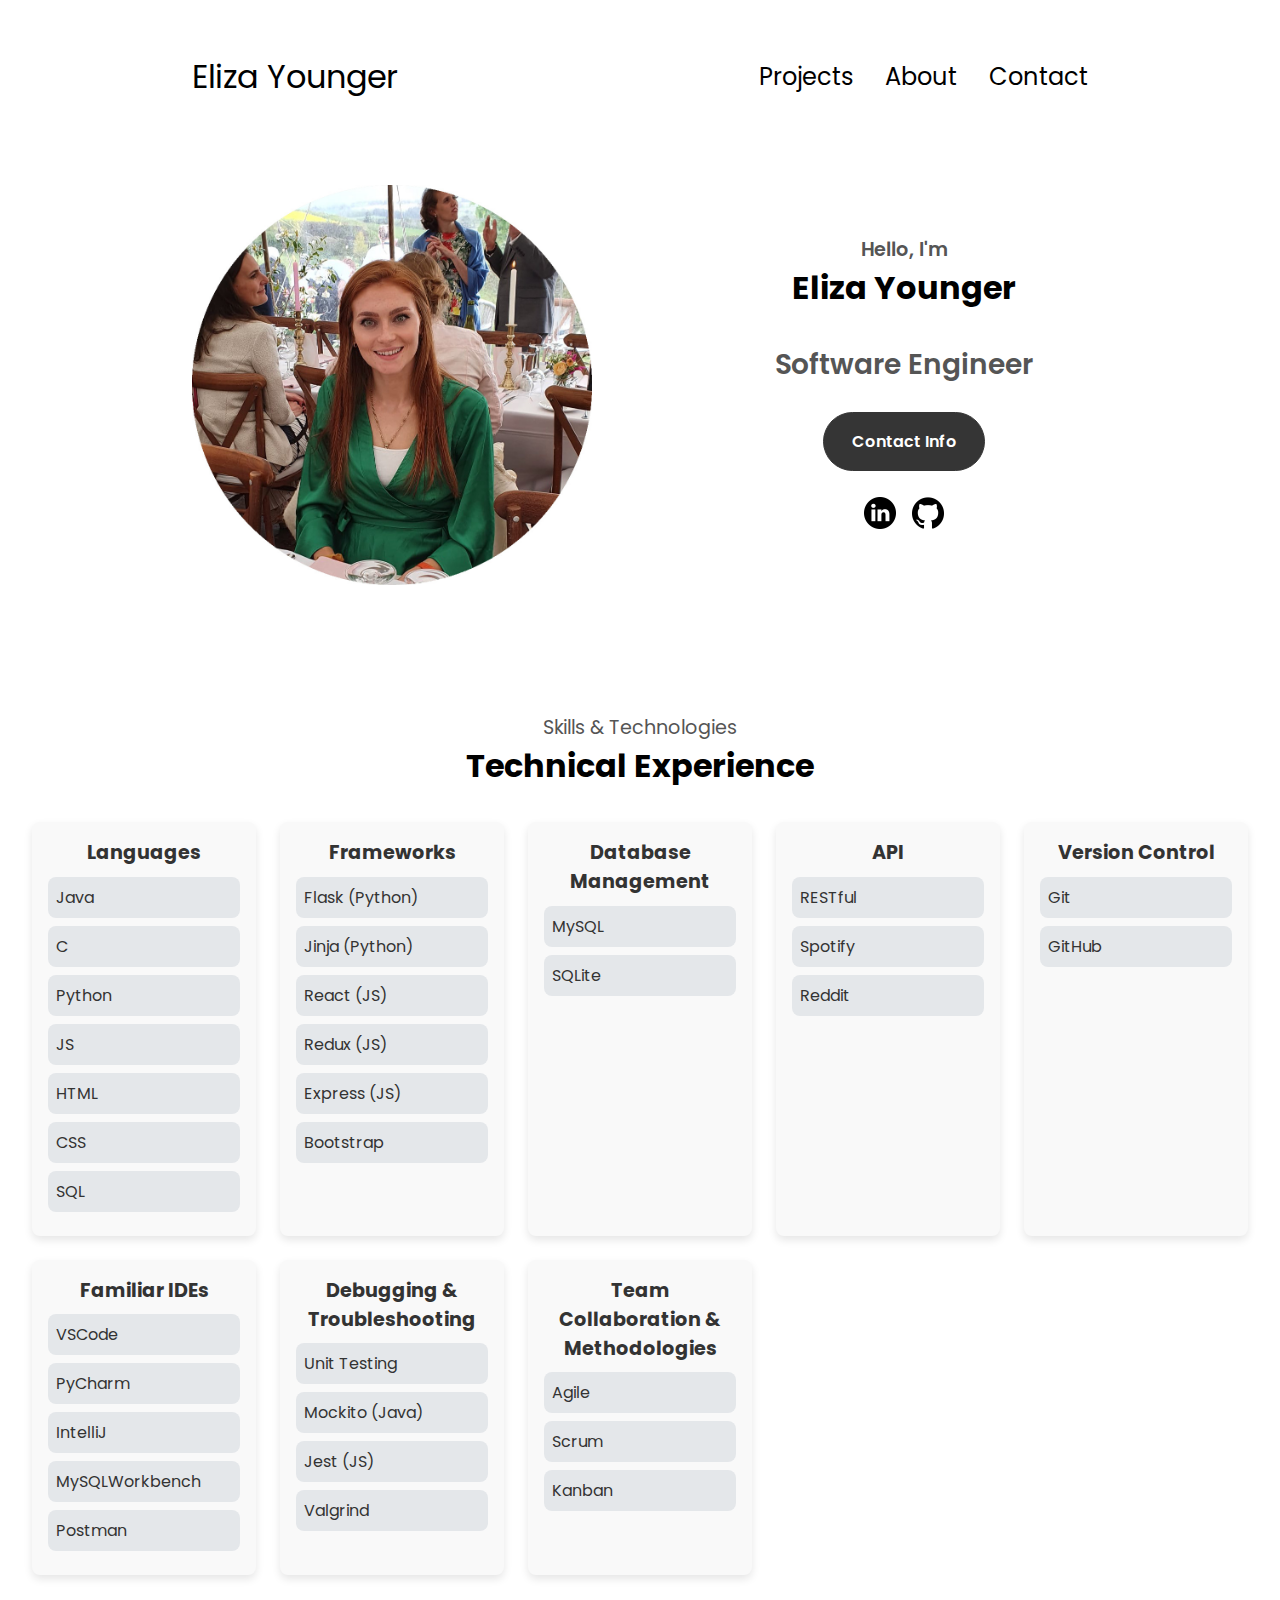
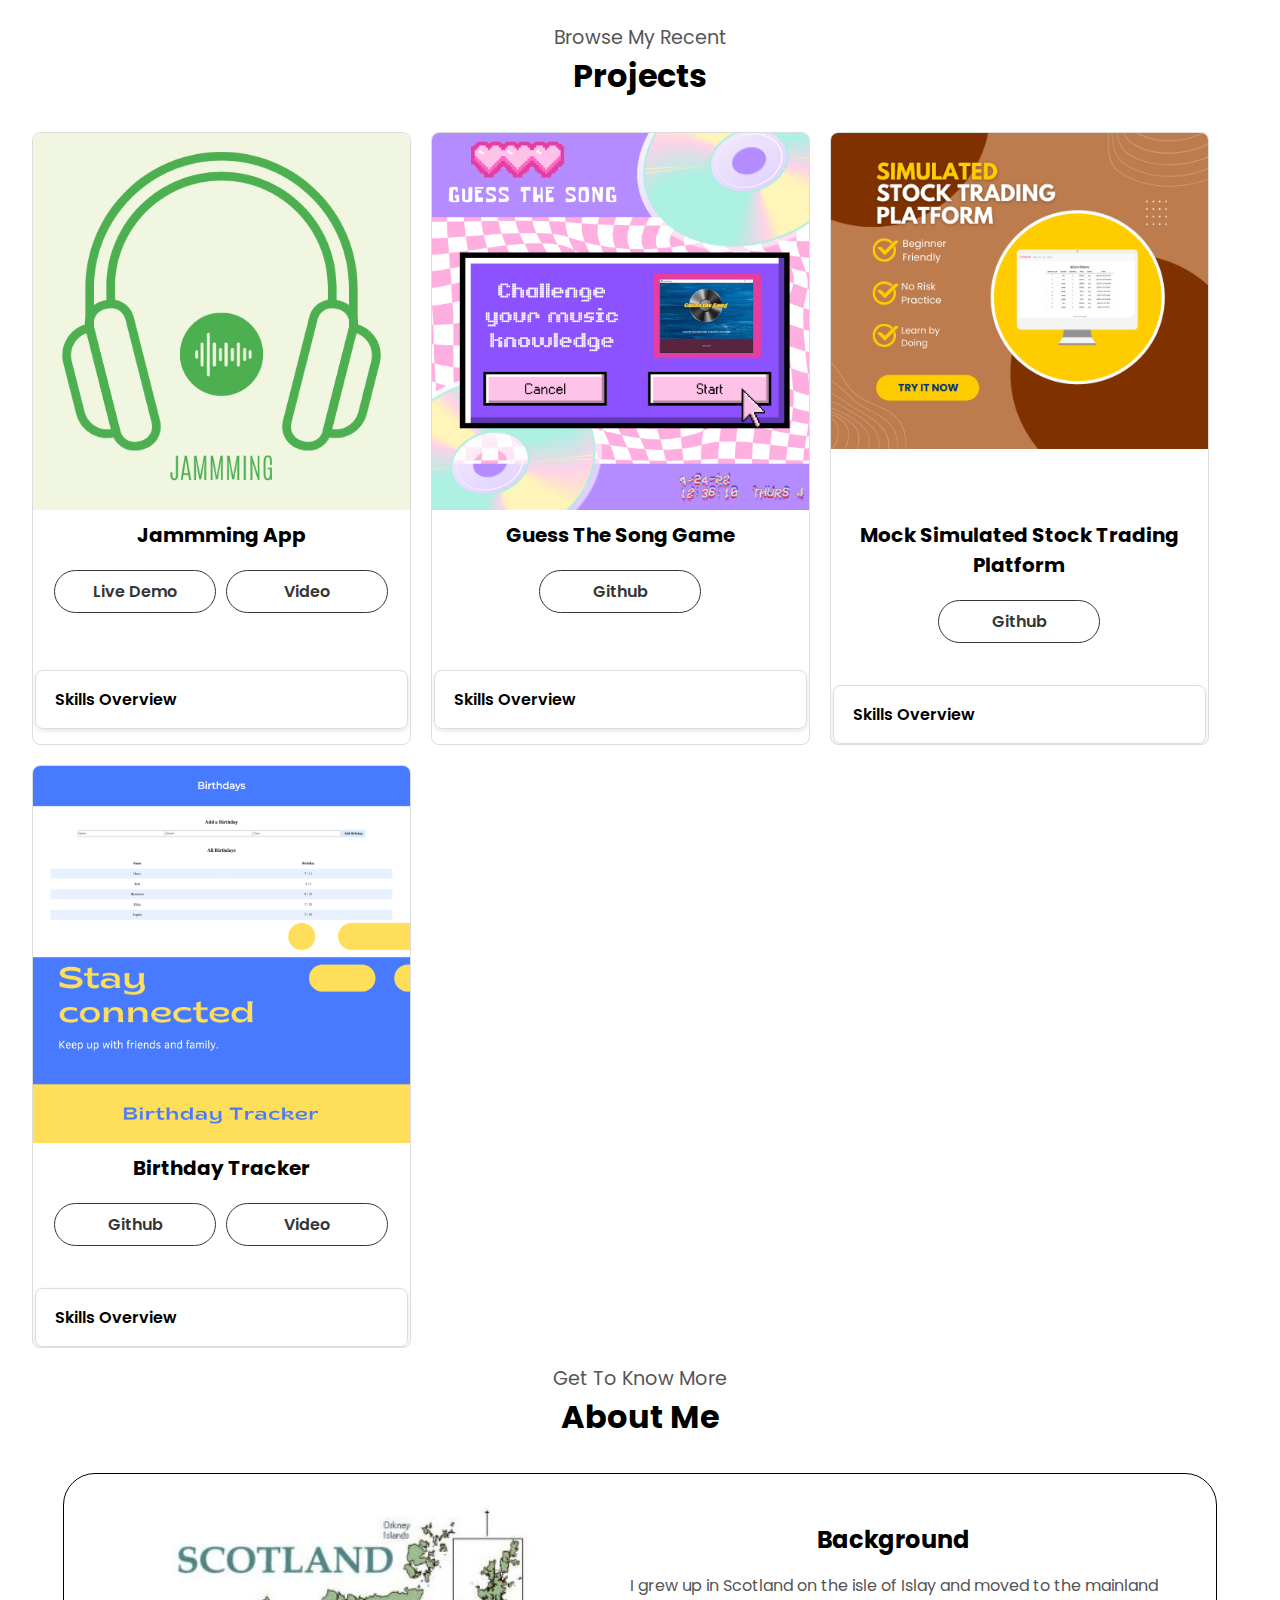
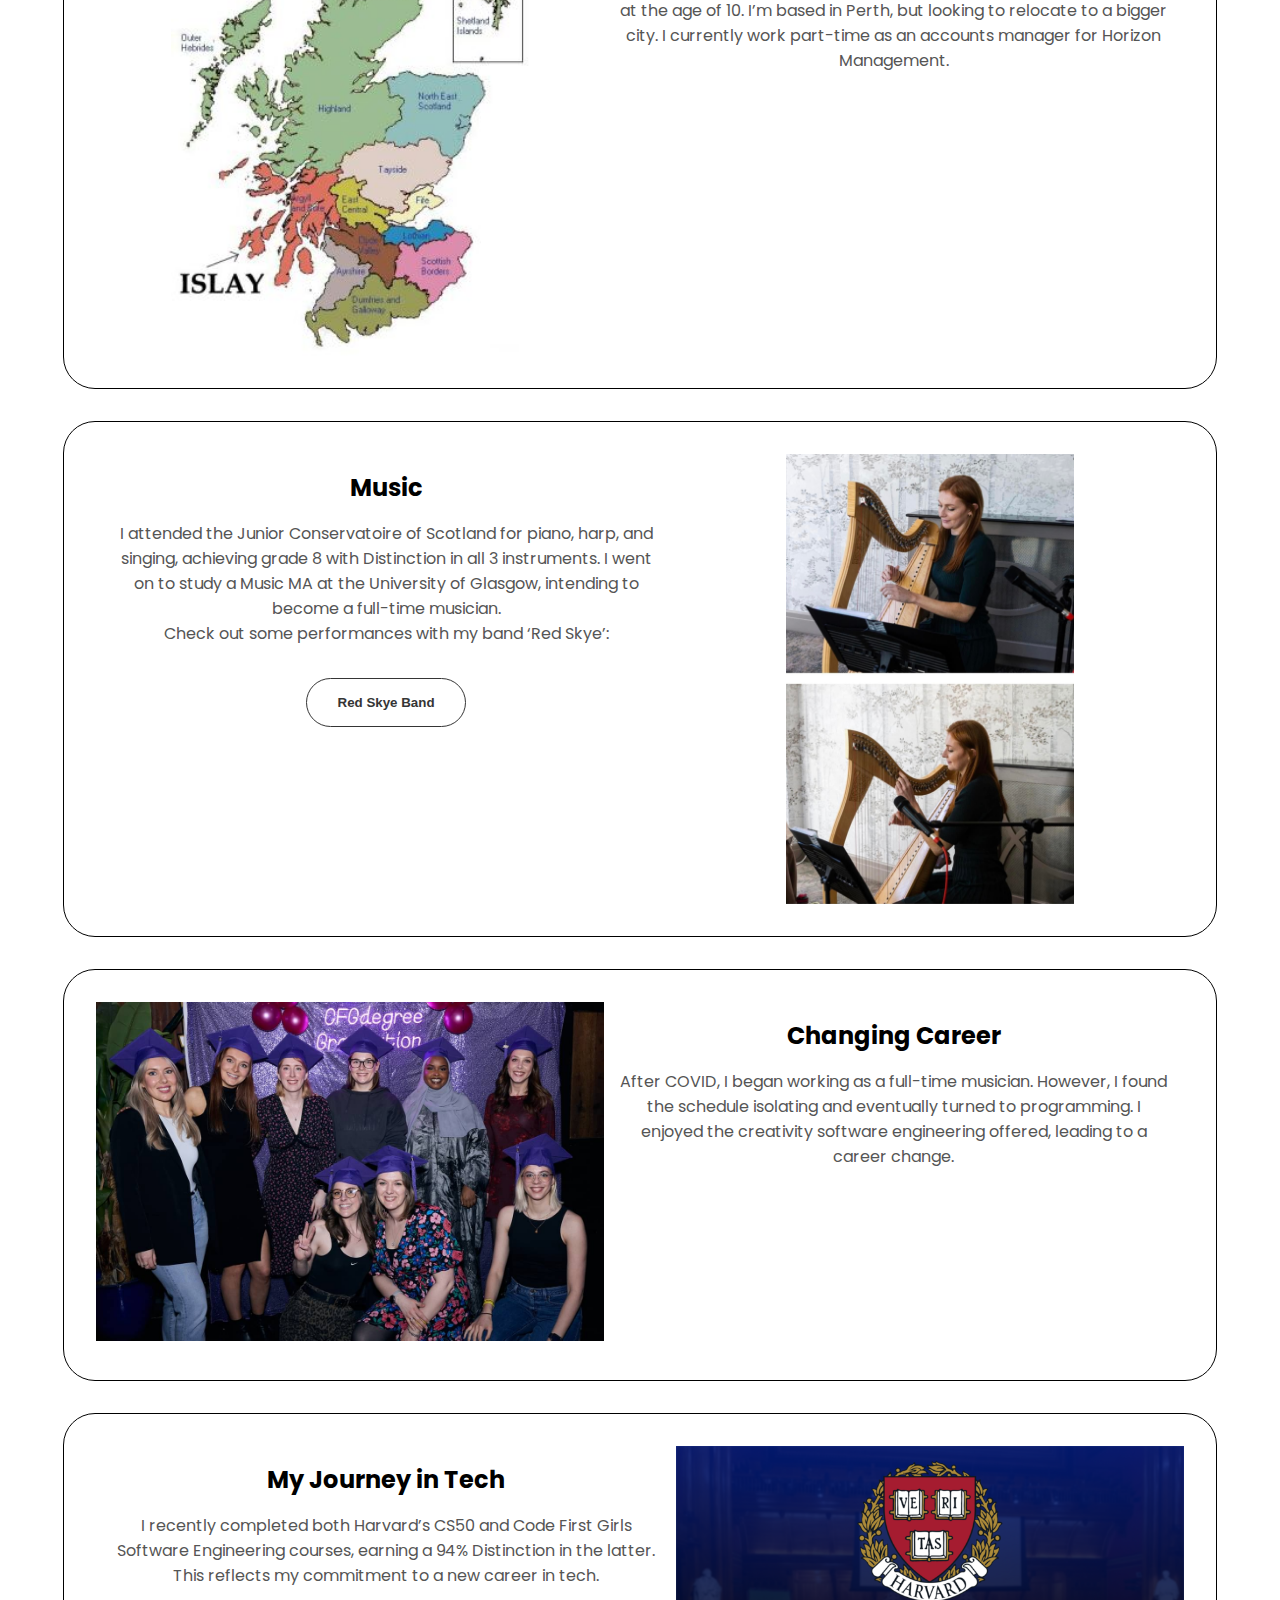
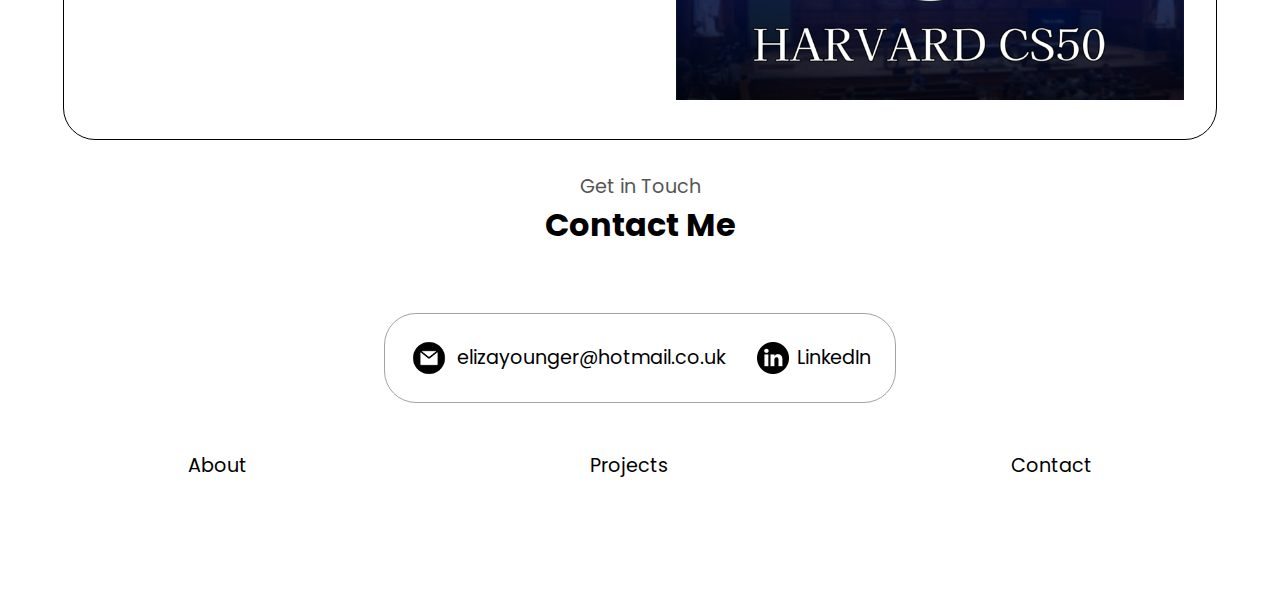
==== commit 1d50a408: "restyled skills section and implemented lists" ====
--- a/index.html
+++ b/index.html
@@ -63,44 +63,83 @@
     </section>
     <section id="skills">
       <p class="section__text__p1">Skills & Technologies</p>
-      <h1 class="title">Technical Skills</h1>
+      <h1 class="title">Technical Experience</h1>
     
       <div class="skills-grid">
         <div class="skills-category">
           <h2>Languages</h2>
-          <p>Java, C, Python, JavaScript, HTML, CSS, SQL</p>
+          <ul class="skills languages">
+            <li>Java</li>
+            <li>C</li>
+            <li>Python</li>
+            <li>JS</li>
+            <li>HTML</li>
+            <li>CSS</li>
+            <li>SQL</li>
+          </ul>
         </div>
         <div class="skills-category">
           <h2>Frameworks</h2>
-          <p>Flask, Bootstrap, Jinja</p>
+          <ul class="skills frameworks">
+            <li>Flask (Python)</li>
+            <li>Jinja (Python)</li>
+            <li>React (JS)</li>
+            <li>Redux (JS)</li>
+            <li>Express (JS)</li>
+            <li>Bootstrap</li>
+          </ul>
         </div>
         <div class="skills-category">
           <h2>Database Management</h2>
-          <p>MySQL, SQLite</p>
+          <ul class="skills databases">
+            <li>MySQL</li>
+            <li>SQLite</li>
+          </ul>
         </div>
         <div class="skills-category">
           <h2>API</h2>
-          <p>RESTful</p>
+          <ul class="skills api">
+            <li>RESTful</li>
+            <li>Spotify</li>
+            <li>Reddit</li>
+          </ul>
         </div>
         <div class="skills-category">
           <h2>Version Control</h2>
-          <p>Git, GitHub</p>
+          <ul class="skills version-control">
+            <li>Git</li>
+            <li>GitHub</li>
+          </ul>
         </div>
         <div class="skills-category">
           <h2>Familiar IDEs</h2>
-          <p>VSCode, PyCharm, IntelliJ, MySQLWorkbench</p>
+          <ul class="skills IDEs">
+            <li>VSCode</li>
+            <li>PyCharm</li>
+            <li>IntelliJ</li>
+            <li>MySQLWorkbench</li>
+            <li>Postman</li>
+          </ul>
         </div>
         <div class="skills-category">
           <h2>Debugging & Troubleshooting</h2>
-          <p>Unit Testing, Mockito, Logging, Regression, Valgrind</p>
+          <ul class="skills debugging">
+            <li>Unit Testing</li>
+            <li>Mockito (Java)</li>
+            <li>Jest (JS)</li>
+            <li>Valgrind</li>
+          </ul>
         </div>
         <div class="skills-category">
           <h2>Team Collaboration & Methodologies</h2>
-          <p>Agile, Scrum, Kanban</p>
-        </div>
-      </div>
-    </section>
-    
+          <ul class="skills version-control">
+            <li>Agile</li>
+            <li>Scrum</li>
+            <li>Kanban</li>
+          </ul>
+        </div>
+      </div>
+    </section>
     <section id="projects"> 
       <header> <!-- HEADER -->
         <p class="section__text__p1">Browse My Recent</p>
@@ -115,7 +154,6 @@
           </figure>
           <h2 class="experience-sub-title project-title">Jammming App</h2>
           <footer class="btn-container">
-            <a href="https://github.com/elizayounger/jammming" target="_blank" rel="noopener noreferrer" class="btn btn-color-2 project-btn">Github</a>
             <a href="https://spotify-react-jammming.netlify.app/" class="btn btn-color-2 project-btn" target="_blank">Live Demo</a>
             <a href="https://youtu.be/JVjFcENWJ-0" class="btn btn-color-2 project-btn" target="_blank">Video</a>
           </footer>
--- a/style.css
+++ b/style.css
@@ -370,6 +370,41 @@
   font-size: 1em;
   color: #666;
 }
+
+#skills ul.skills {
+  text-align: left;
+  list-style-type: none;
+}
+
+#skills ul.skills li {
+  position: relative;
+  background-color: #e4e7ea;
+  border-radius: 0.5rem;
+  padding: 0.5rem;
+  margin: 0.5rem 0;
+  font-size: 1rem;
+  color: #333;
+  transition: color 0.3s ease-in-out, transform 0.3s ease-in-out;
+}
+
+#skills ul.skills li::before {
+  position: absolute;
+  left: -1.5rem; 
+  color: #0077ff; 
+  font-size: 1.2rem; 
+  line-height: 1;
+  transition: transform 0.3s ease-in-out;
+}
+
+#skills ul.skills li:hover {
+  color: #0077ff; 
+  transform: translateX(5px);
+}
+
+#skills ul.skills li:hover::before {
+  transform: scale(1.2); 
+}
+
 
 
 /* -----------PROJECTS SECTION----------- */
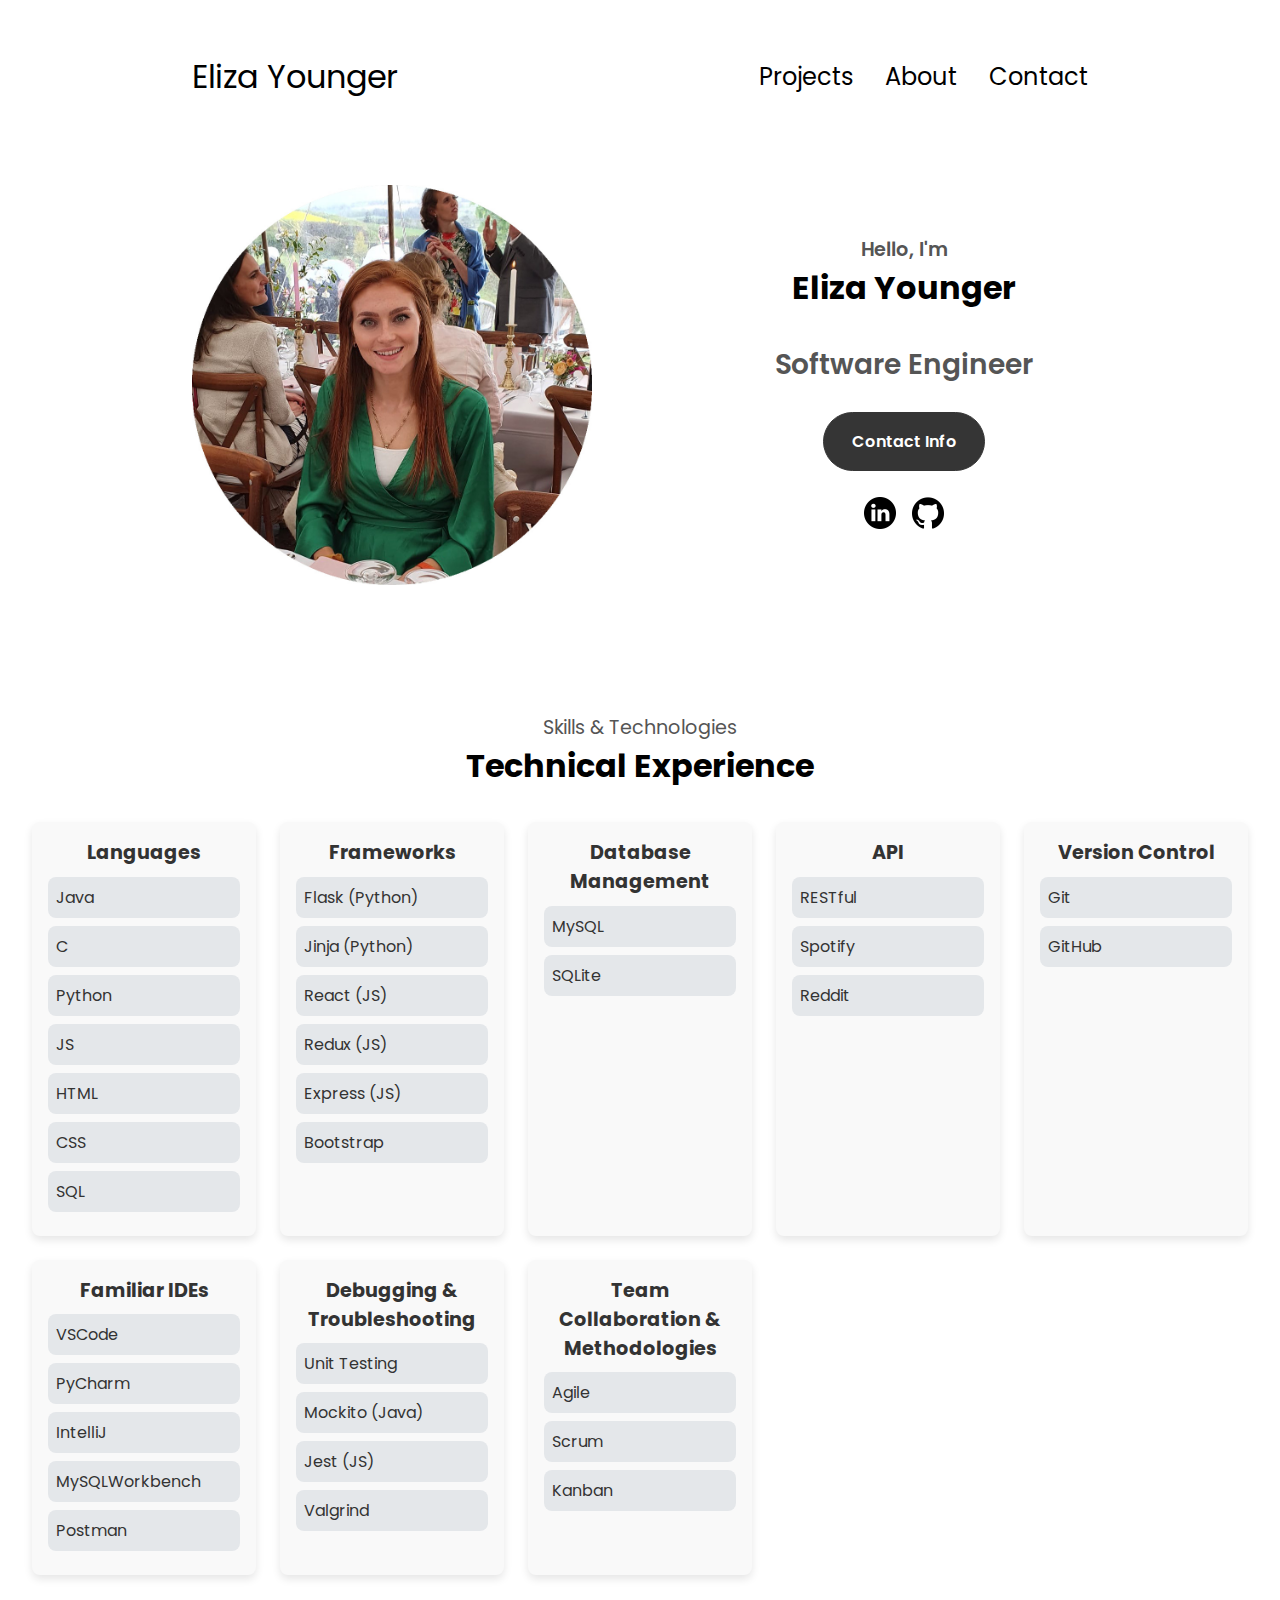
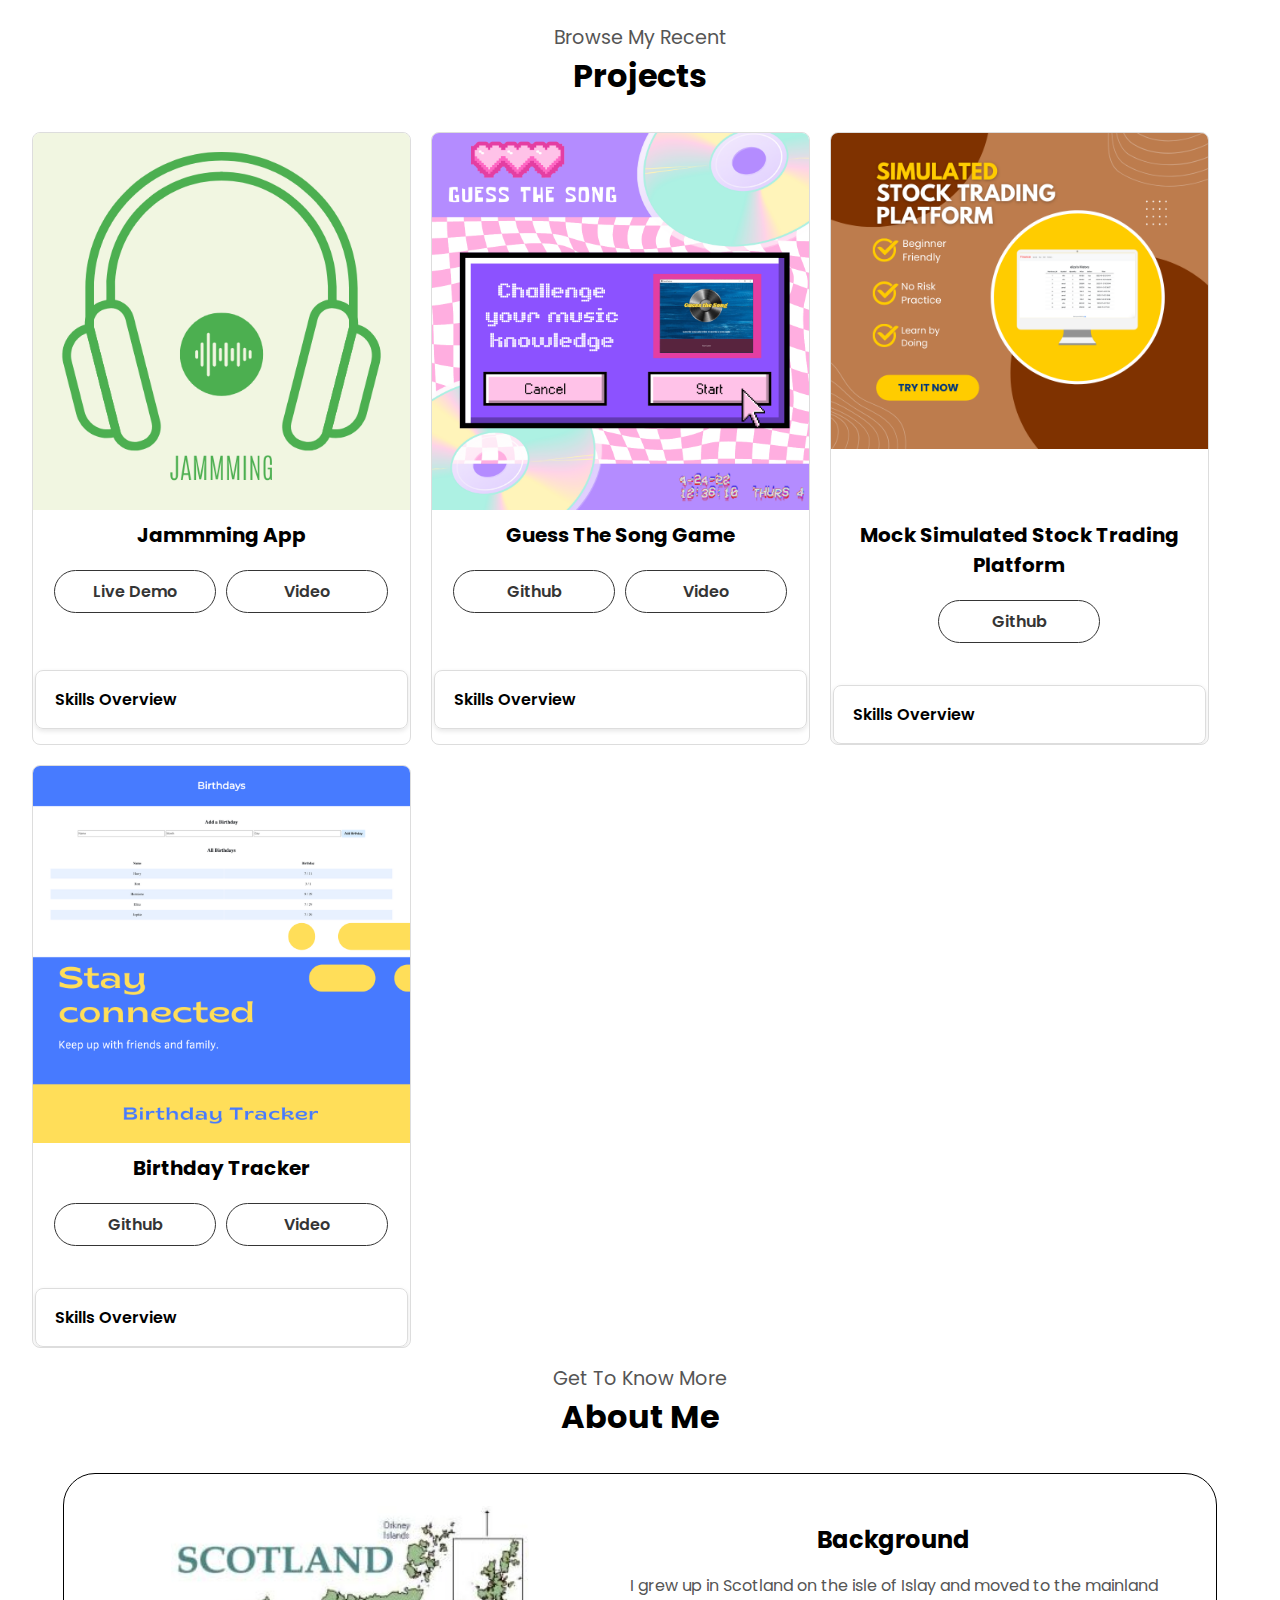
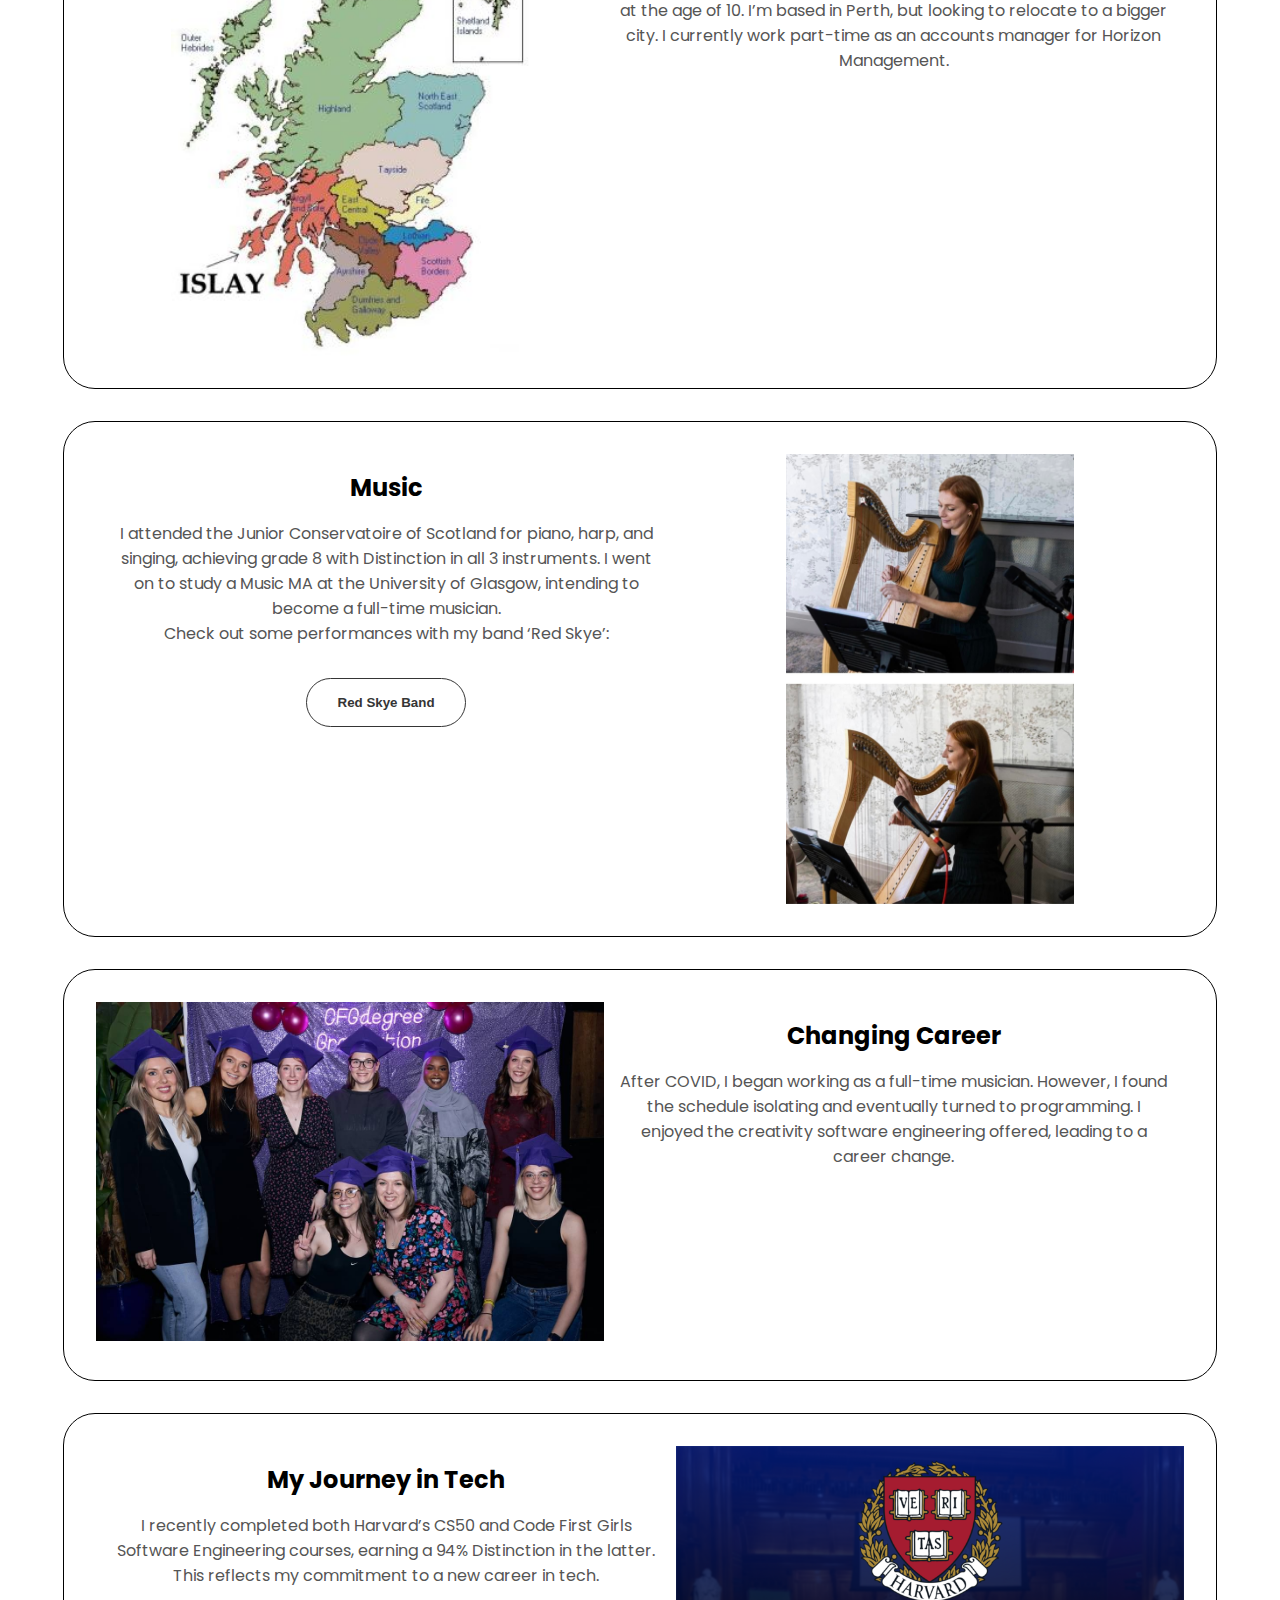
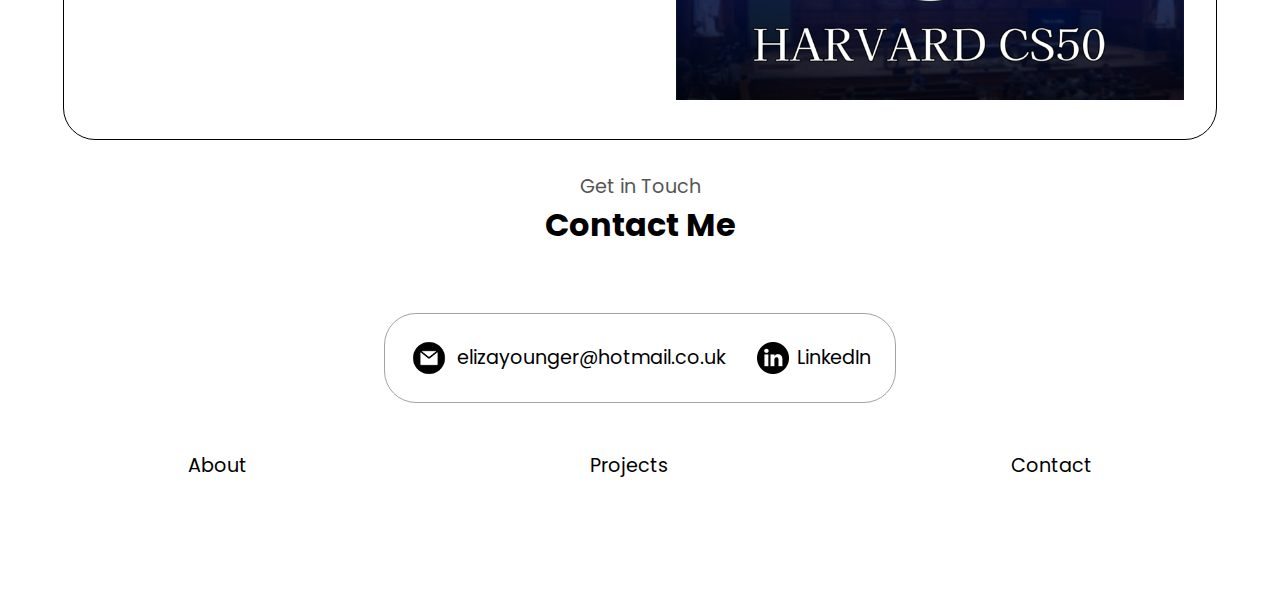
==== commit 3187261e: "added video to guess the song game" ====
--- a/index.html
+++ b/index.html
@@ -177,14 +177,14 @@
           </div>
         </article>
 
-        <article class="project"> <!-- PROJECT 2 -->
+        <article class="project"> <!-- PROJECT 2 --> 
           <figure class="project-image-container">
             <img src="./assets/images/projects-game.png" alt="Screenshot of Kivy Game App" class="project-img" />
           </figure>
           <h2 class="experience-sub-title project-title">Guess The Song Game</h2>
           <footer class="btn-container">
             <a href="https://github.com/elizayounger/GuessTheSongGame" target="_blank" rel="noopener noreferrer" class="btn btn-color-2 project-btn">Github</a>
-            <!-- <a href="underConstruction.html" class="btn btn-color-2 project-btn">Live Demo</a> -->
+            <a href="https://youtu.be/14y48_5bH9k" class="btn btn-color-2 project-btn" target="_blank">Video</a>
           </footer>
           <div class="expandable-section">
             <div class="header toggle" onclick="toggleSkillsOverview()">
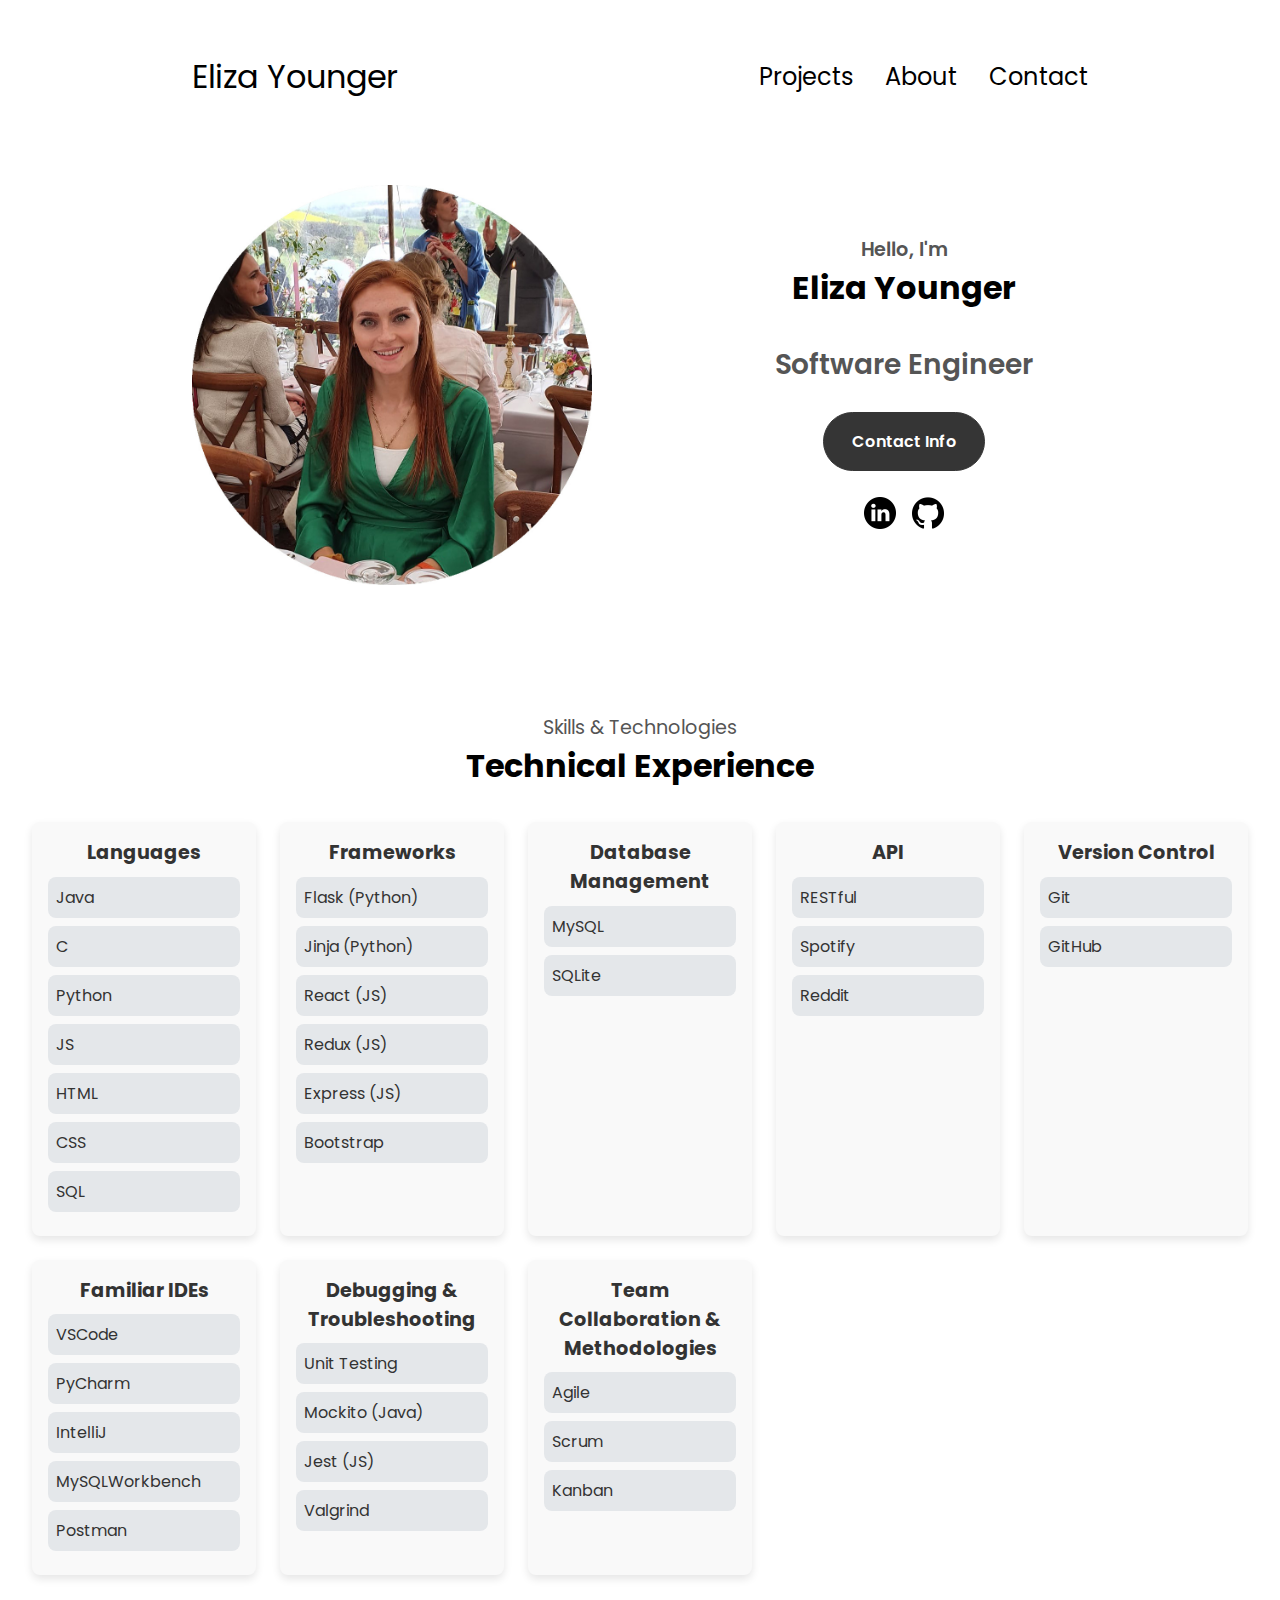
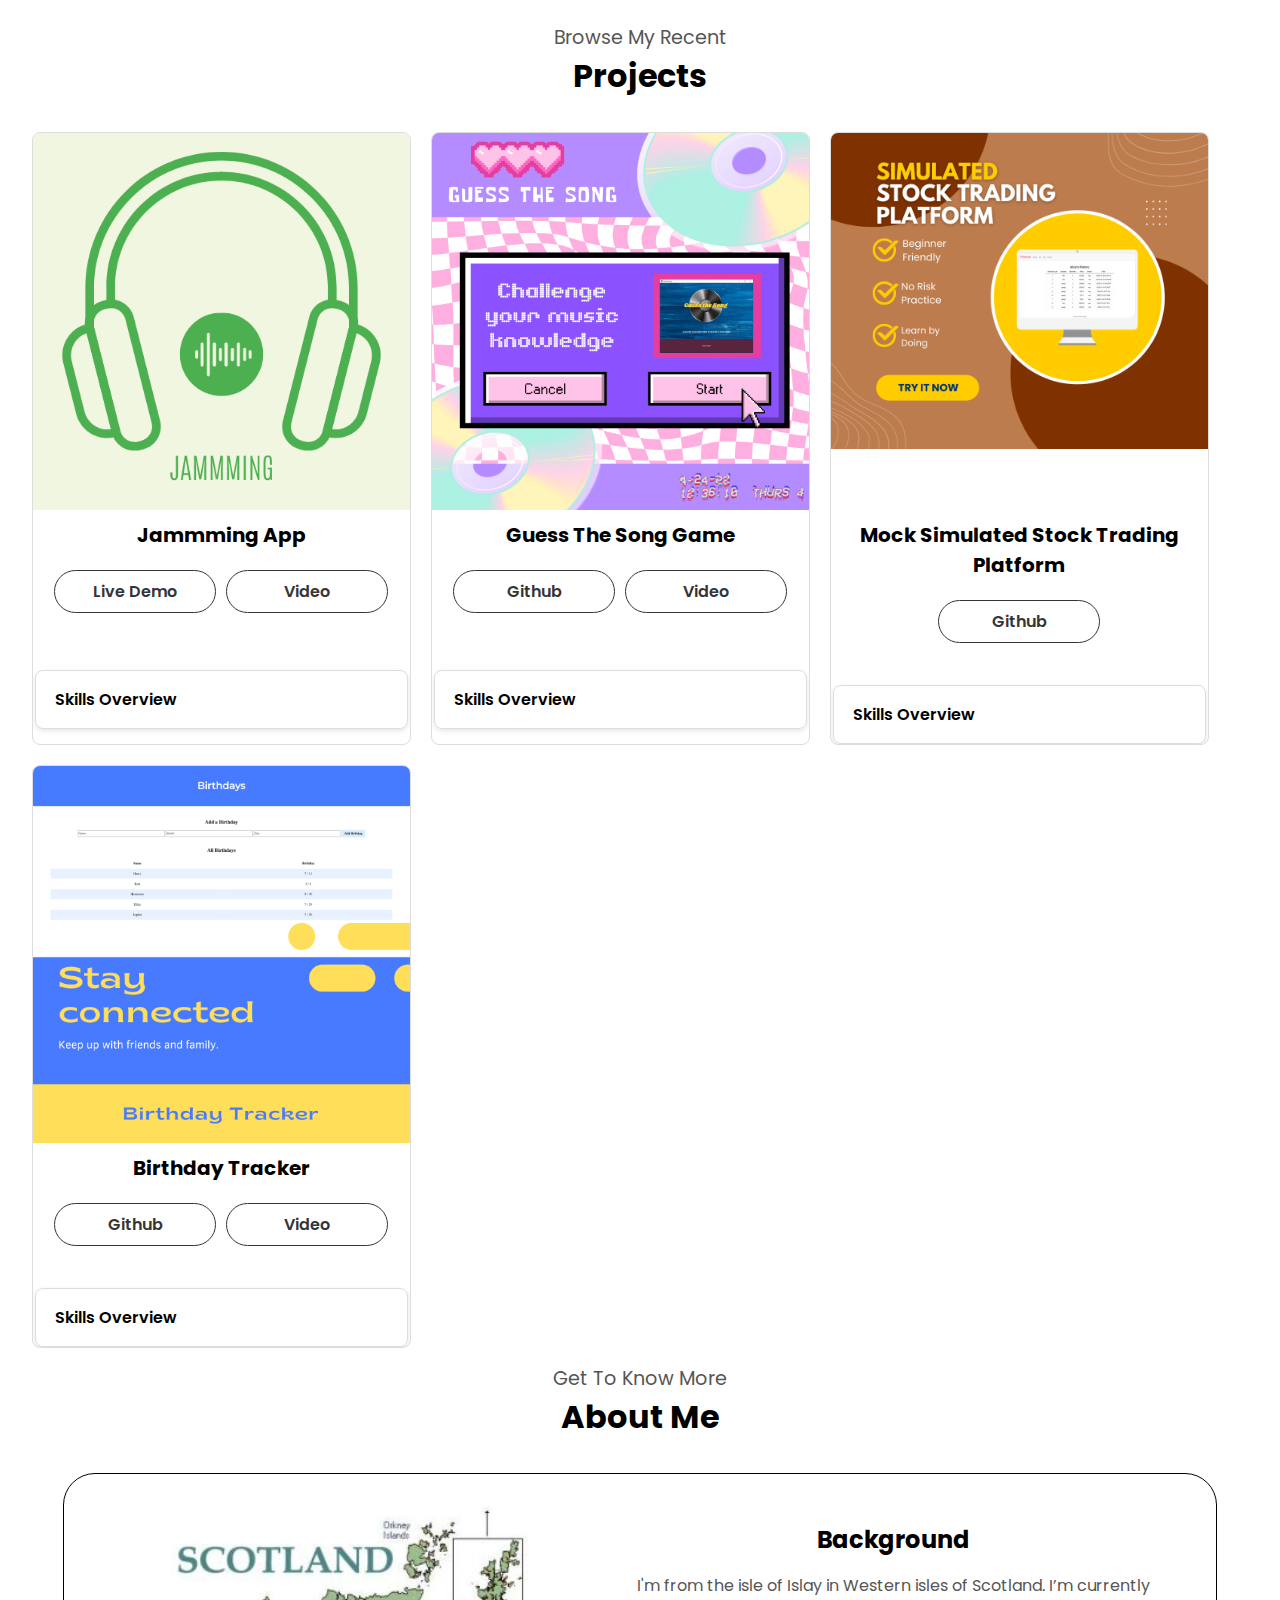
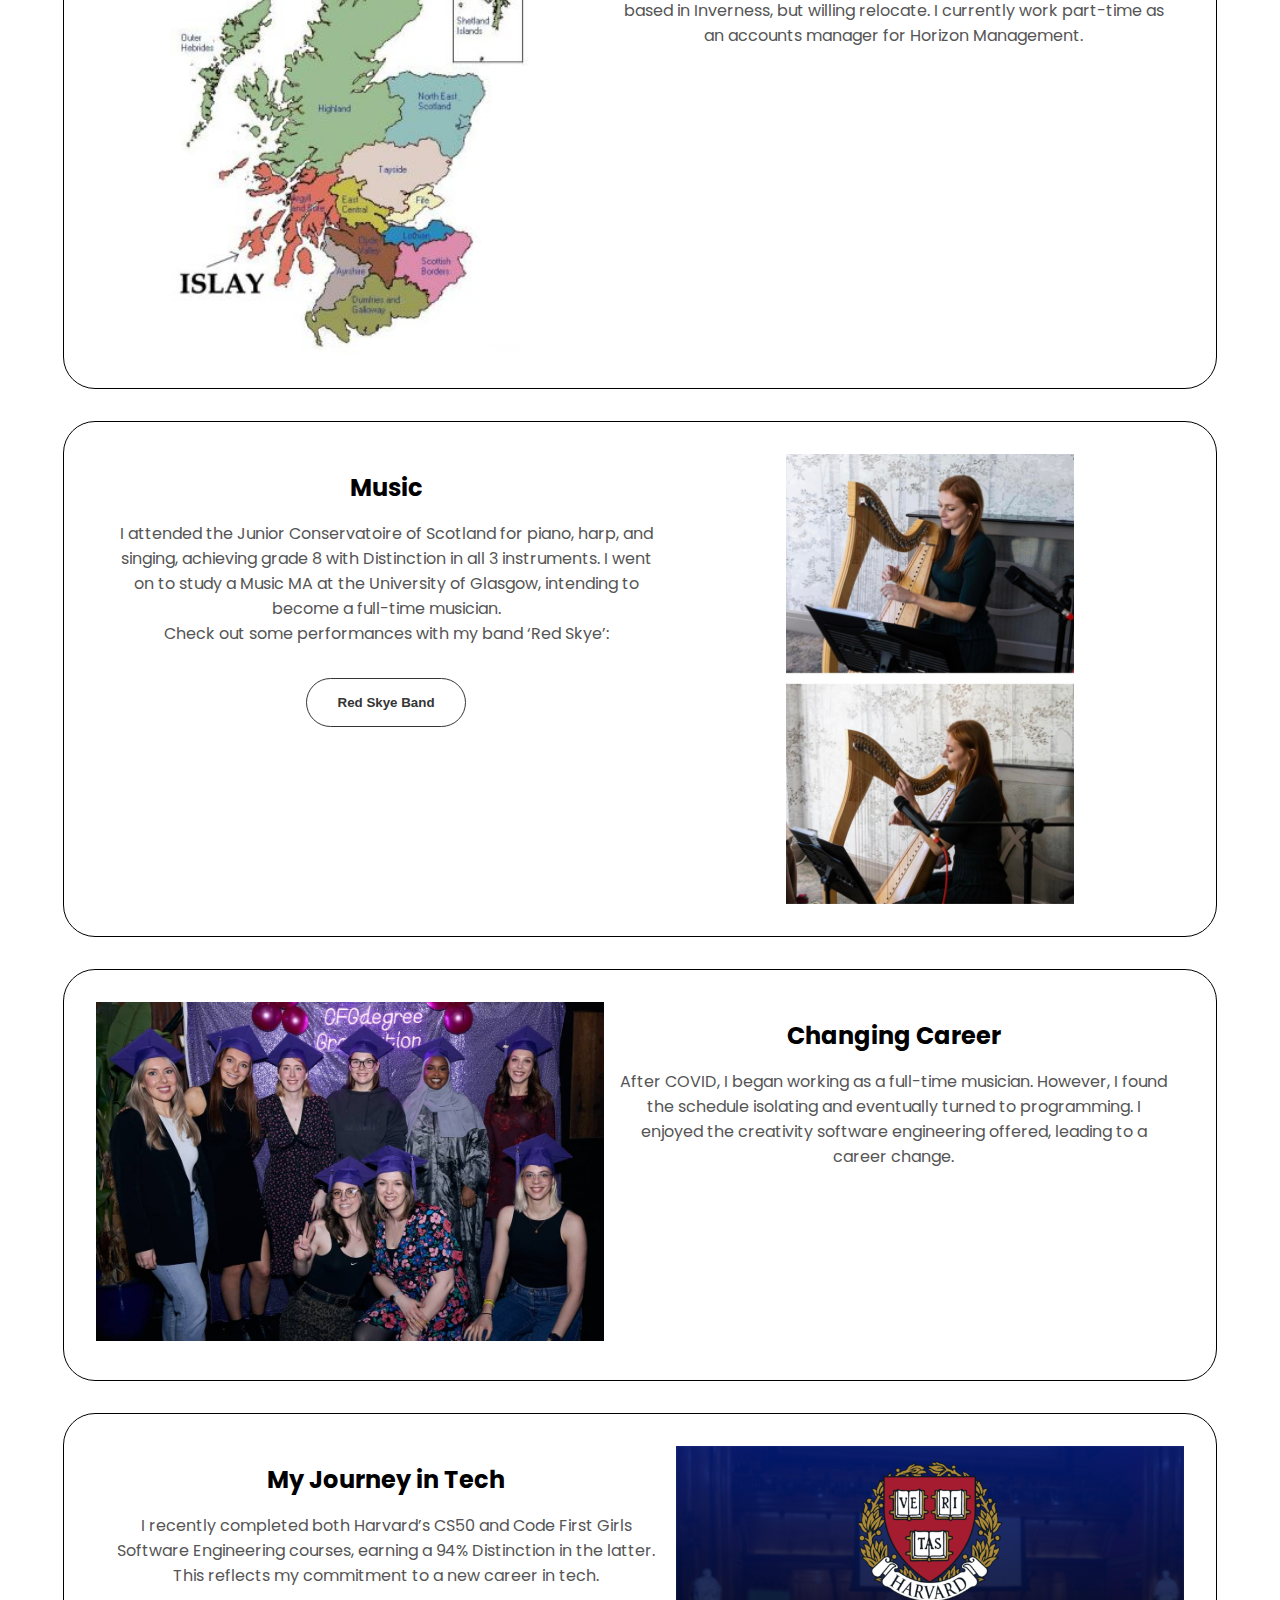
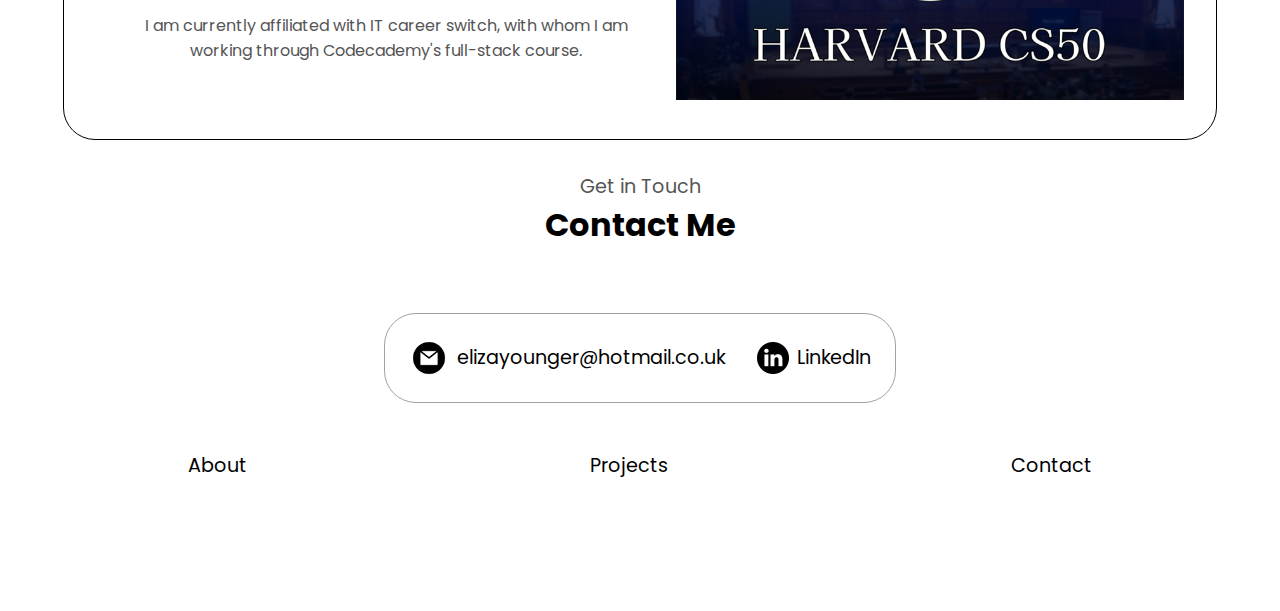
==== commit 31267af6: "updated living location" ====
--- a/index.html
+++ b/index.html
@@ -282,7 +282,7 @@
           </figure>
           <div class="about-details">
               <h2>Background</h2>
-              <p>I grew up in Scotland on the isle of Islay and moved to the mainland at the age of 10. I’m based in Perth, but looking to relocate to a bigger city. I currently work part-time as an accounts manager for Horizon Management.</p>
+              <p>I'm from the isle of Islay in Western isles of Scotland. I’m currently based in Inverness, but willing relocate. I currently work part-time as an accounts manager for Horizon Management.</p>
           </div>
       </article>
       
@@ -321,6 +321,8 @@
           <div class="about-details">
               <h2>My Journey in Tech</h2>
               <p>I recently completed both Harvard’s CS50 and Code First Girls Software Engineering courses, earning a 94% Distinction in the latter. This reflects my commitment to a new career in tech.</p>
+              <br>
+              <p>I am currently affiliated with IT career switch, with whom I am working through Codecademy's full-stack course.</p>
           </div>
       </article>
       
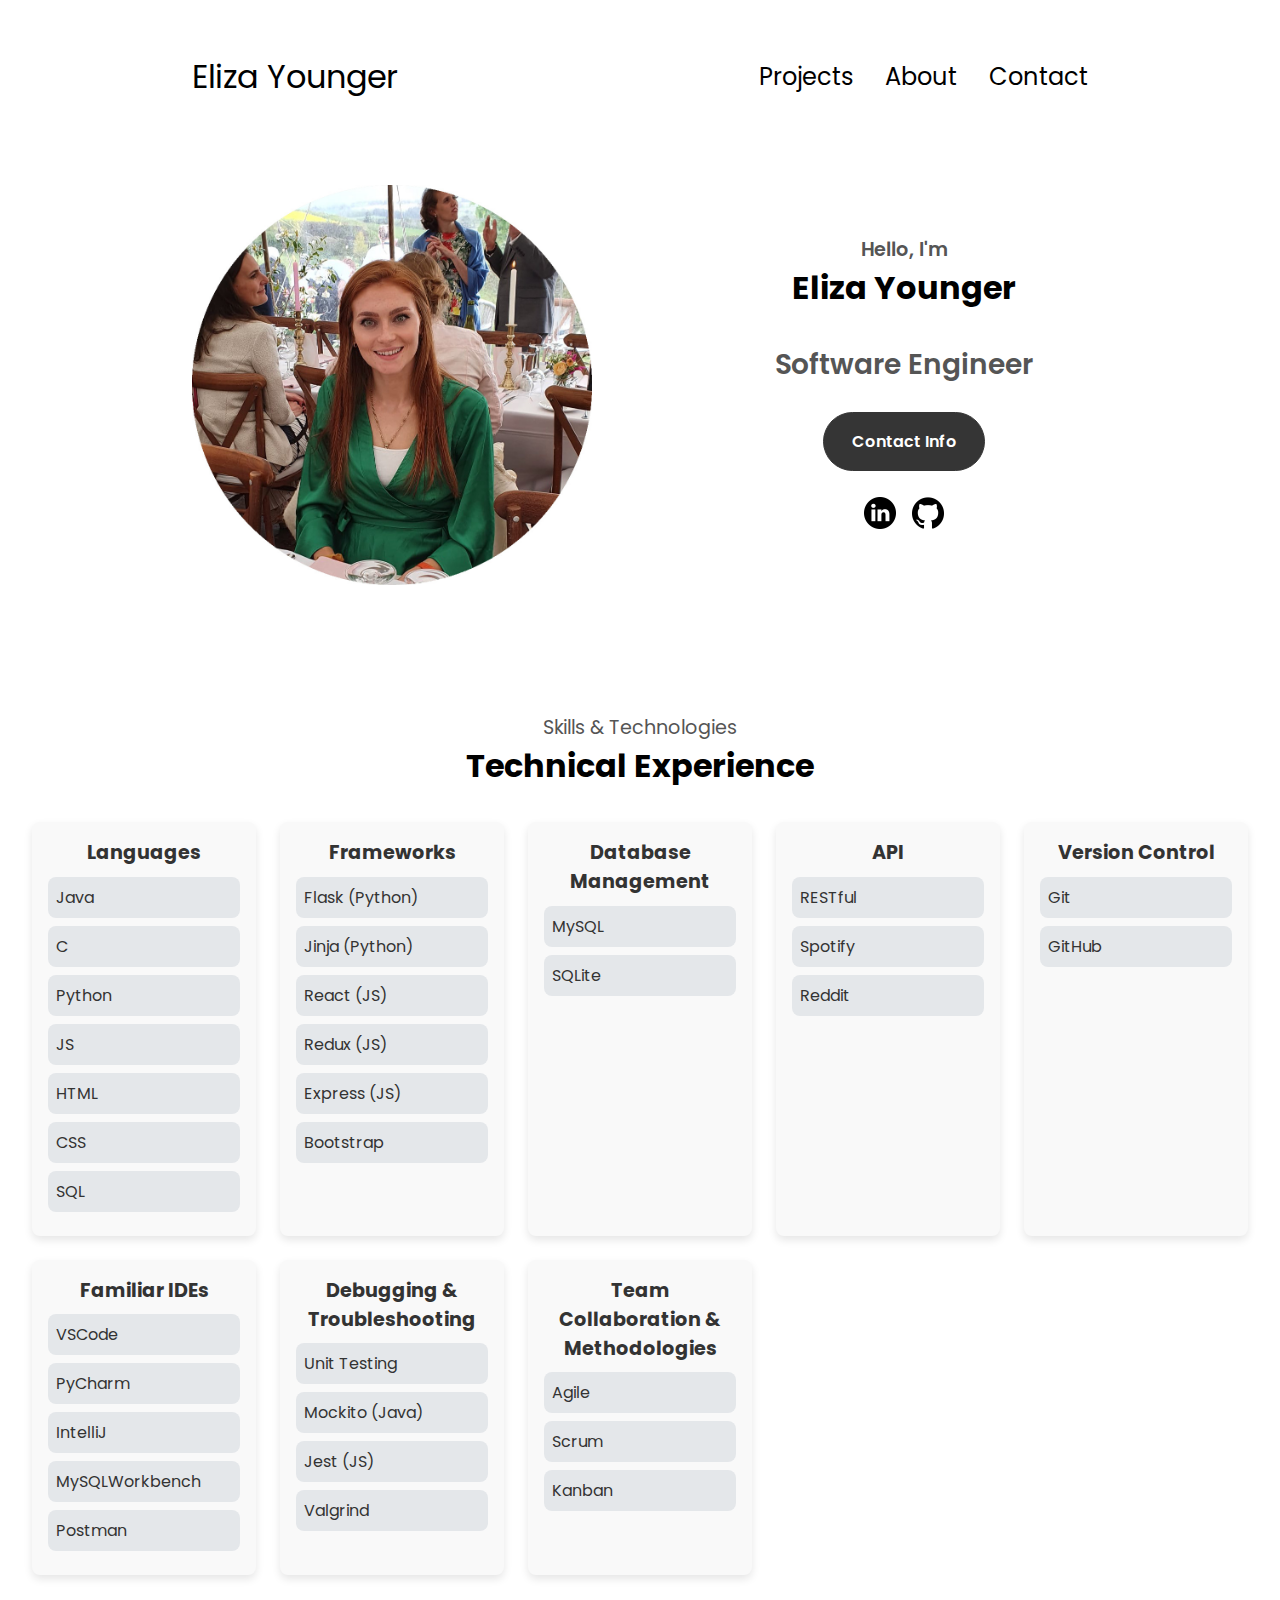
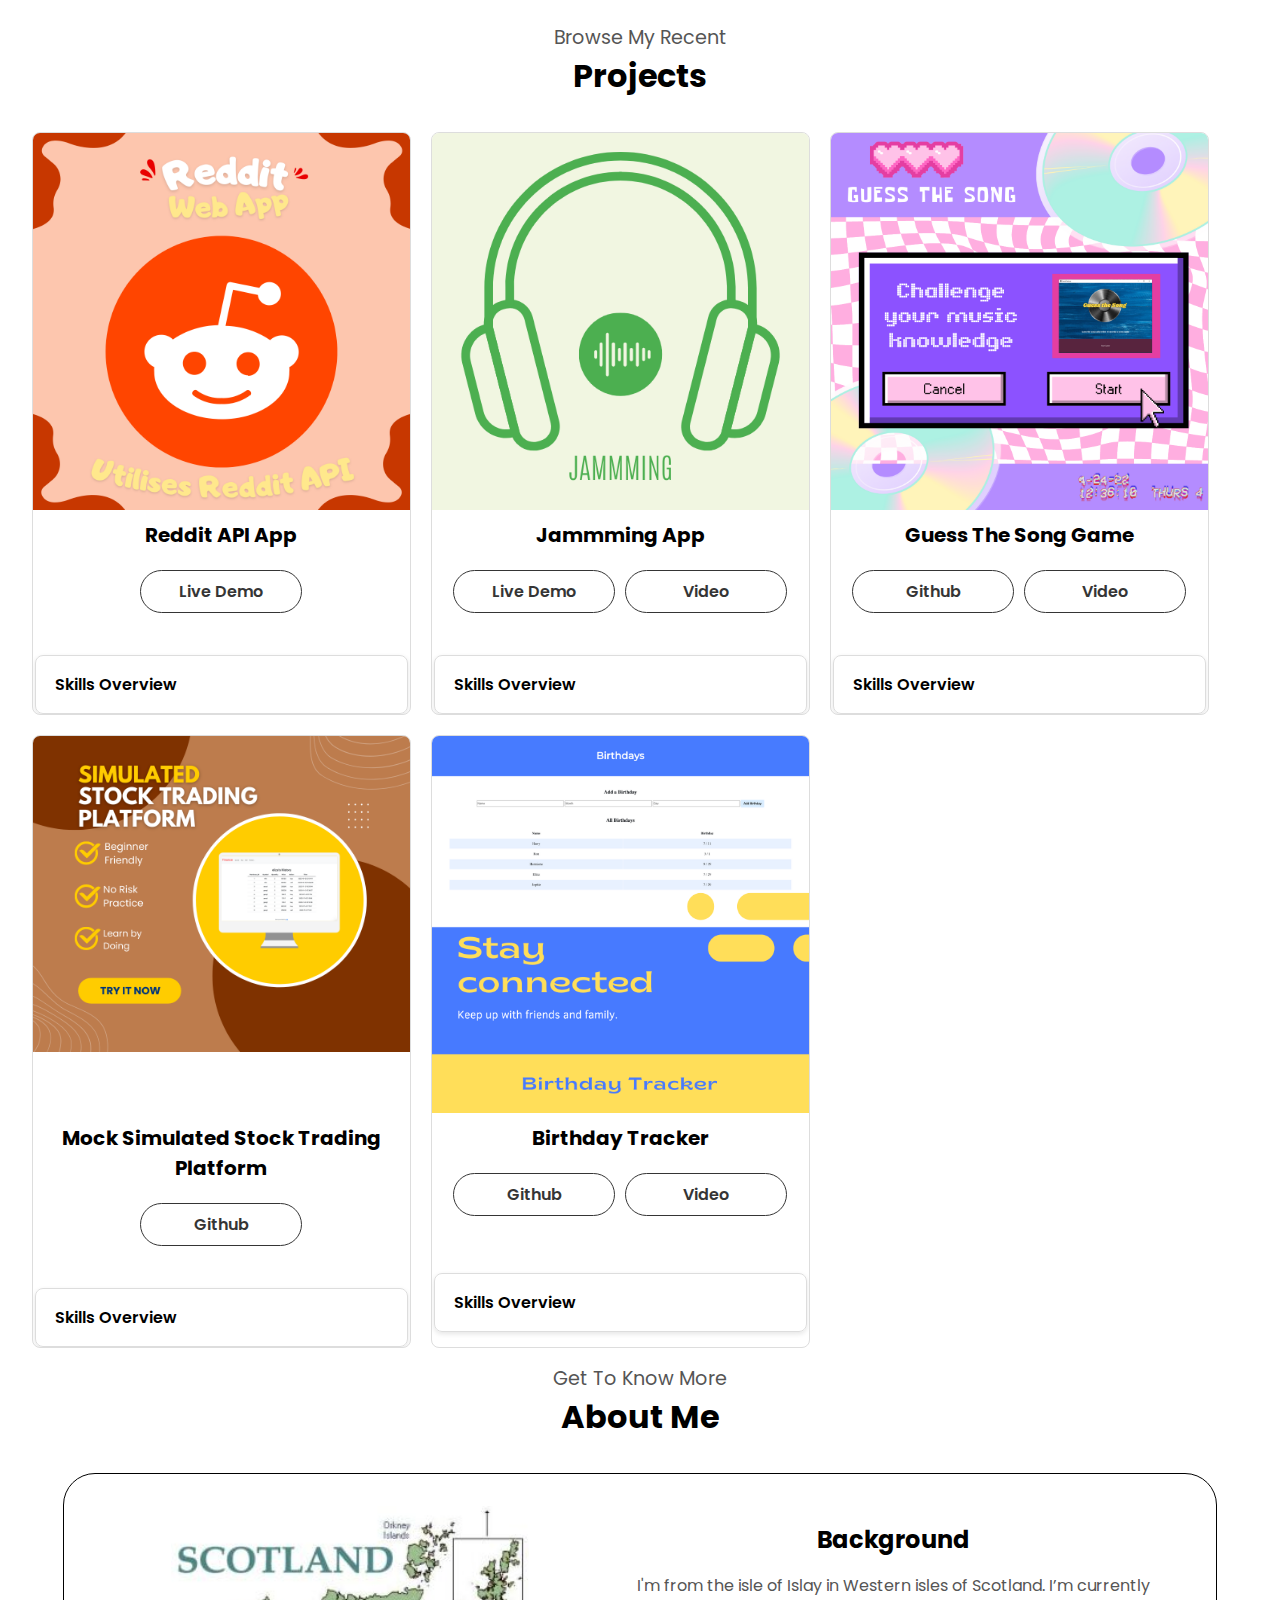
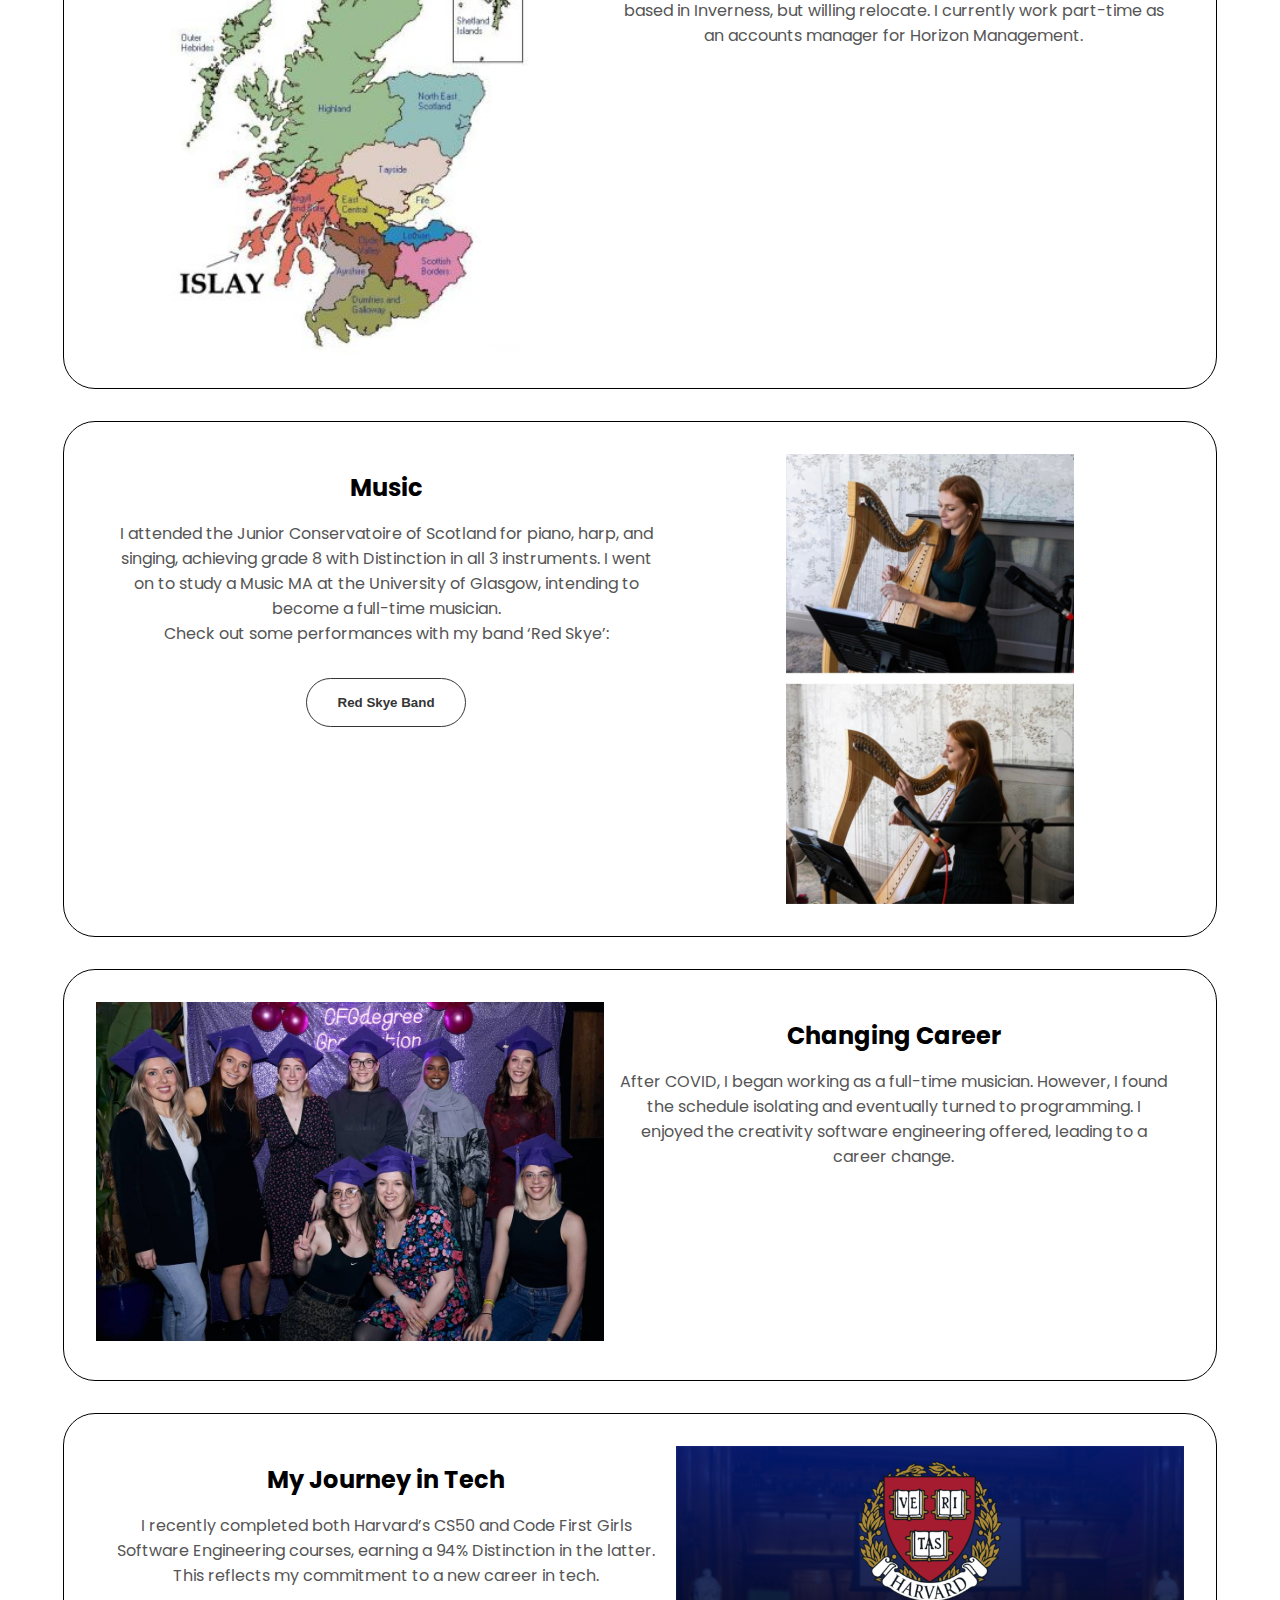
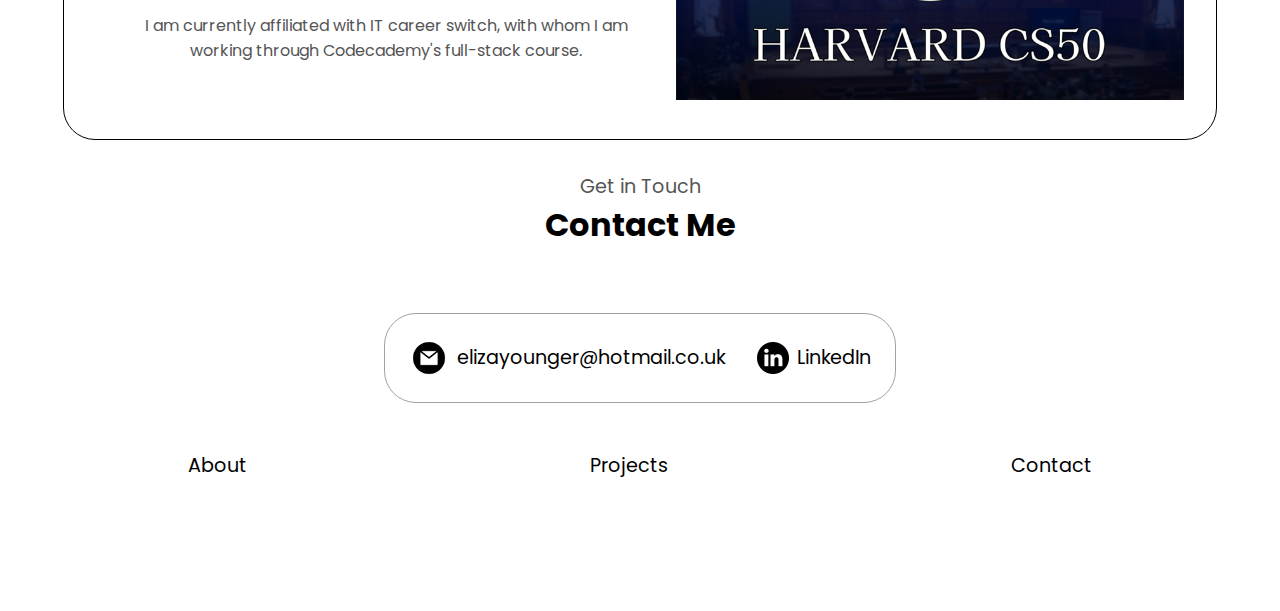
==== commit 98568342: "added reddit project" ====
--- a/index.html
+++ b/index.html
@@ -150,6 +150,35 @@
 
         <article class="project"> <!-- PROJECT 1 -->
           <figure class="project-image-container">
+            <img src="./assets/images/projects-reddit.png" alt="Reddit App Poster" class="project-img" /> 
+          </figure>
+          <h2 class="experience-sub-title project-title">Reddit API App</h2>
+          <footer class="btn-container">
+            <a href="https://reddit-api-app.surge.sh" class="btn btn-color-2 project-btn" target="_blank">Live Demo</a>
+            <!-- <a href="https://youtu.be/JVjFcENWJ-0" class="btn btn-color-2 project-btn" target="_blank">Video</a> -->
+          </footer>
+          <div class="expandable-section">
+            <div class="header toggle" onclick="toggleSkillsOverview()">
+                <span class="header-text btn">Skills Overview</span>
+            </div>
+            <div class="grid-container grid" style="display: none">
+              <div class="grid-item left">Languages</div>
+              <div class="grid-item right">JS, JSX, HTML, CSS</div>
+      
+              <div class="grid-item left">Frameworks</div>
+              <div class="grid-item right">React, Redux</div>
+      
+              <div class="grid-item left">API</div>
+              <div class="grid-item right">Reddit API</div>
+
+              <div class="grid-item left">Version Control</div>
+              <div class="grid-item right">Git, GitHub</div>
+            </div>
+          </div>
+        </article>
+
+        <article class="project"> <!-- PROJECT 2 -->
+          <figure class="project-image-container">
             <img src="./assets/images/projects-jammming.png" alt="Screenshot of Birthday Tracker" class="project-img" /> <!-- TODO: CHANGE IMAGES-->
           </figure>
           <h2 class="experience-sub-title project-title">Jammming App</h2>
@@ -177,7 +206,7 @@
           </div>
         </article>
 
-        <article class="project"> <!-- PROJECT 2 --> 
+        <article class="project"> <!-- PROJECT 3 --> 
           <figure class="project-image-container">
             <img src="./assets/images/projects-game.png" alt="Screenshot of Kivy Game App" class="project-img" />
           </figure>
@@ -209,7 +238,7 @@
         </div>
         </article>
 
-        <article class="project"> <!-- PROJECT 3 -->
+        <article class="project"> <!-- PROJECT 4 -->
           <figure class="project-image-container">
             <img src="./assets/images/projects-stock.png" alt="Screenshot of Mock Simulated Stock Trading Platform" class="project-img" />
           </figure>
@@ -238,7 +267,7 @@
         </div>
         </article>
 
-        <article class="project"> <!-- PROJECT 4 -->
+        <article class="project"> <!-- PROJECT 5 -->
           <figure class="project-image-container">
             <img src="./assets/images/projects-birthday.png" alt="Screenshot of Birthday Tracker" class="project-img" />
           </figure>
